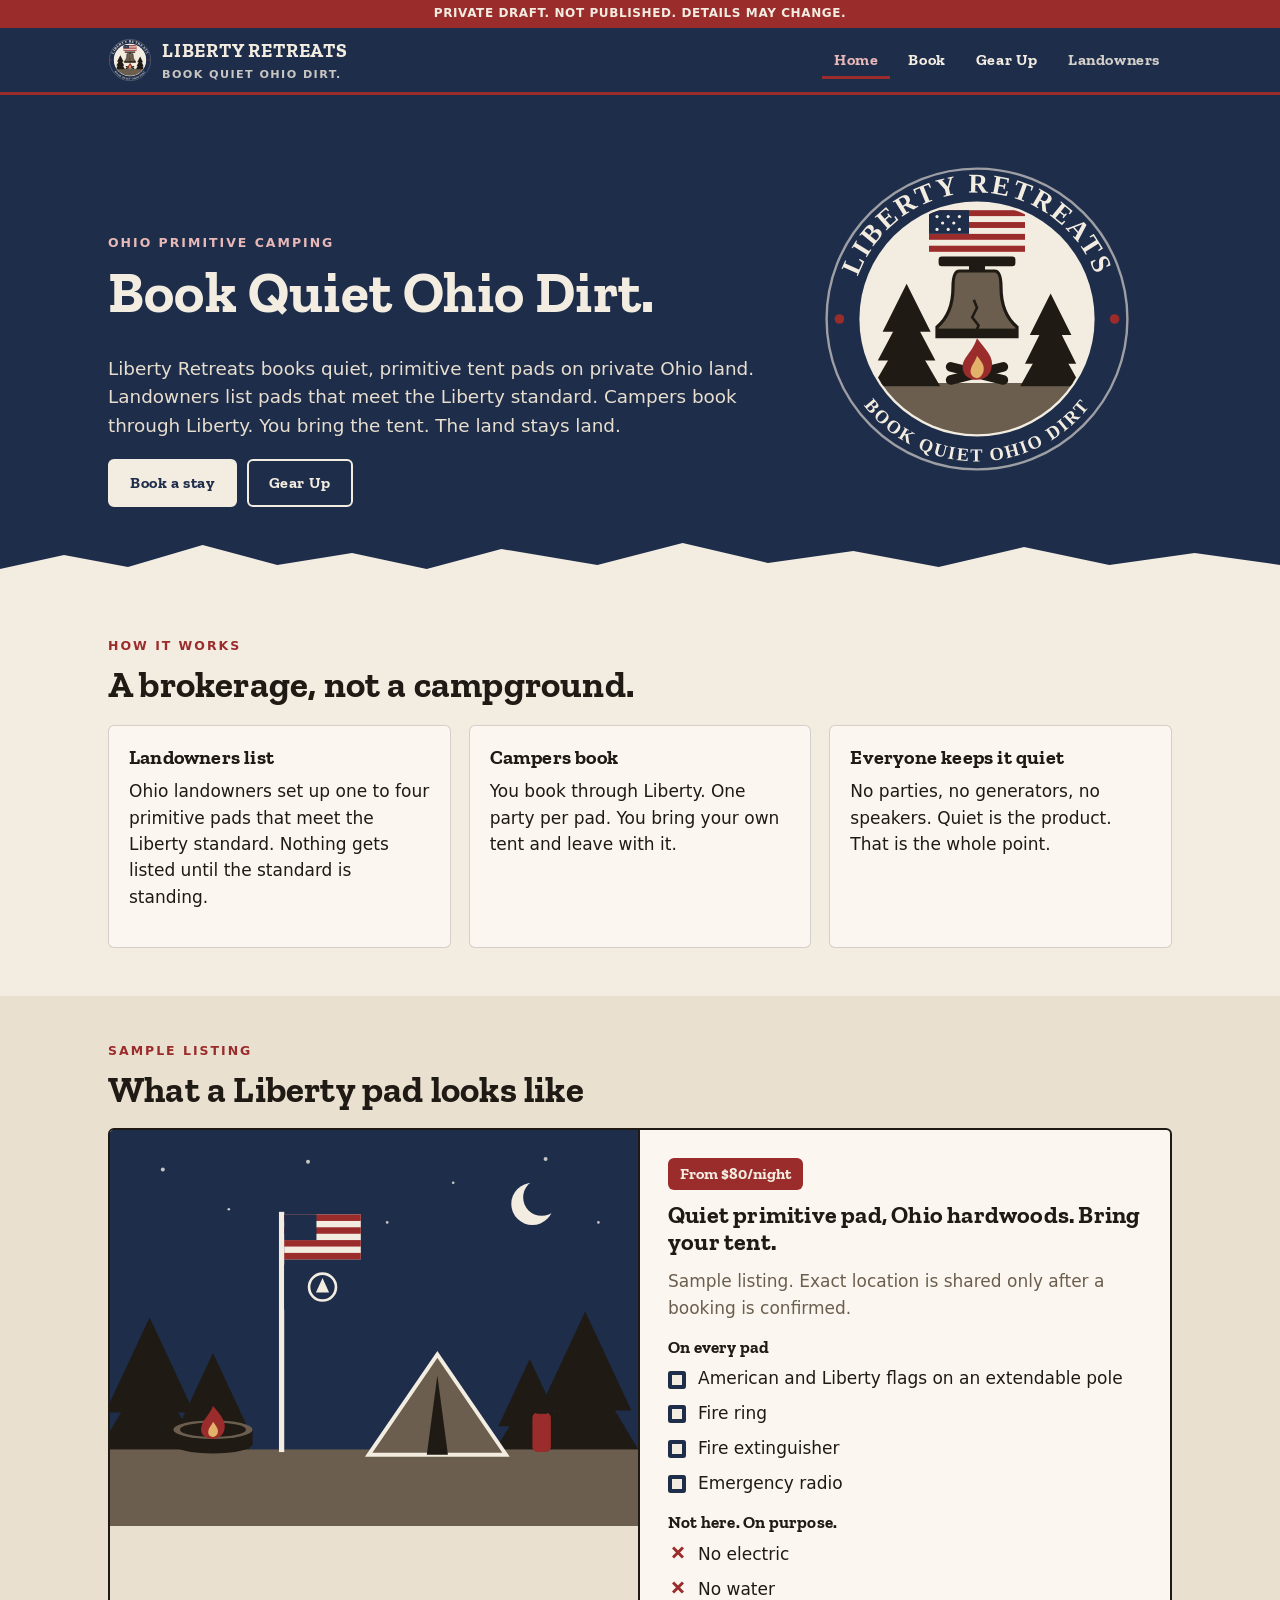
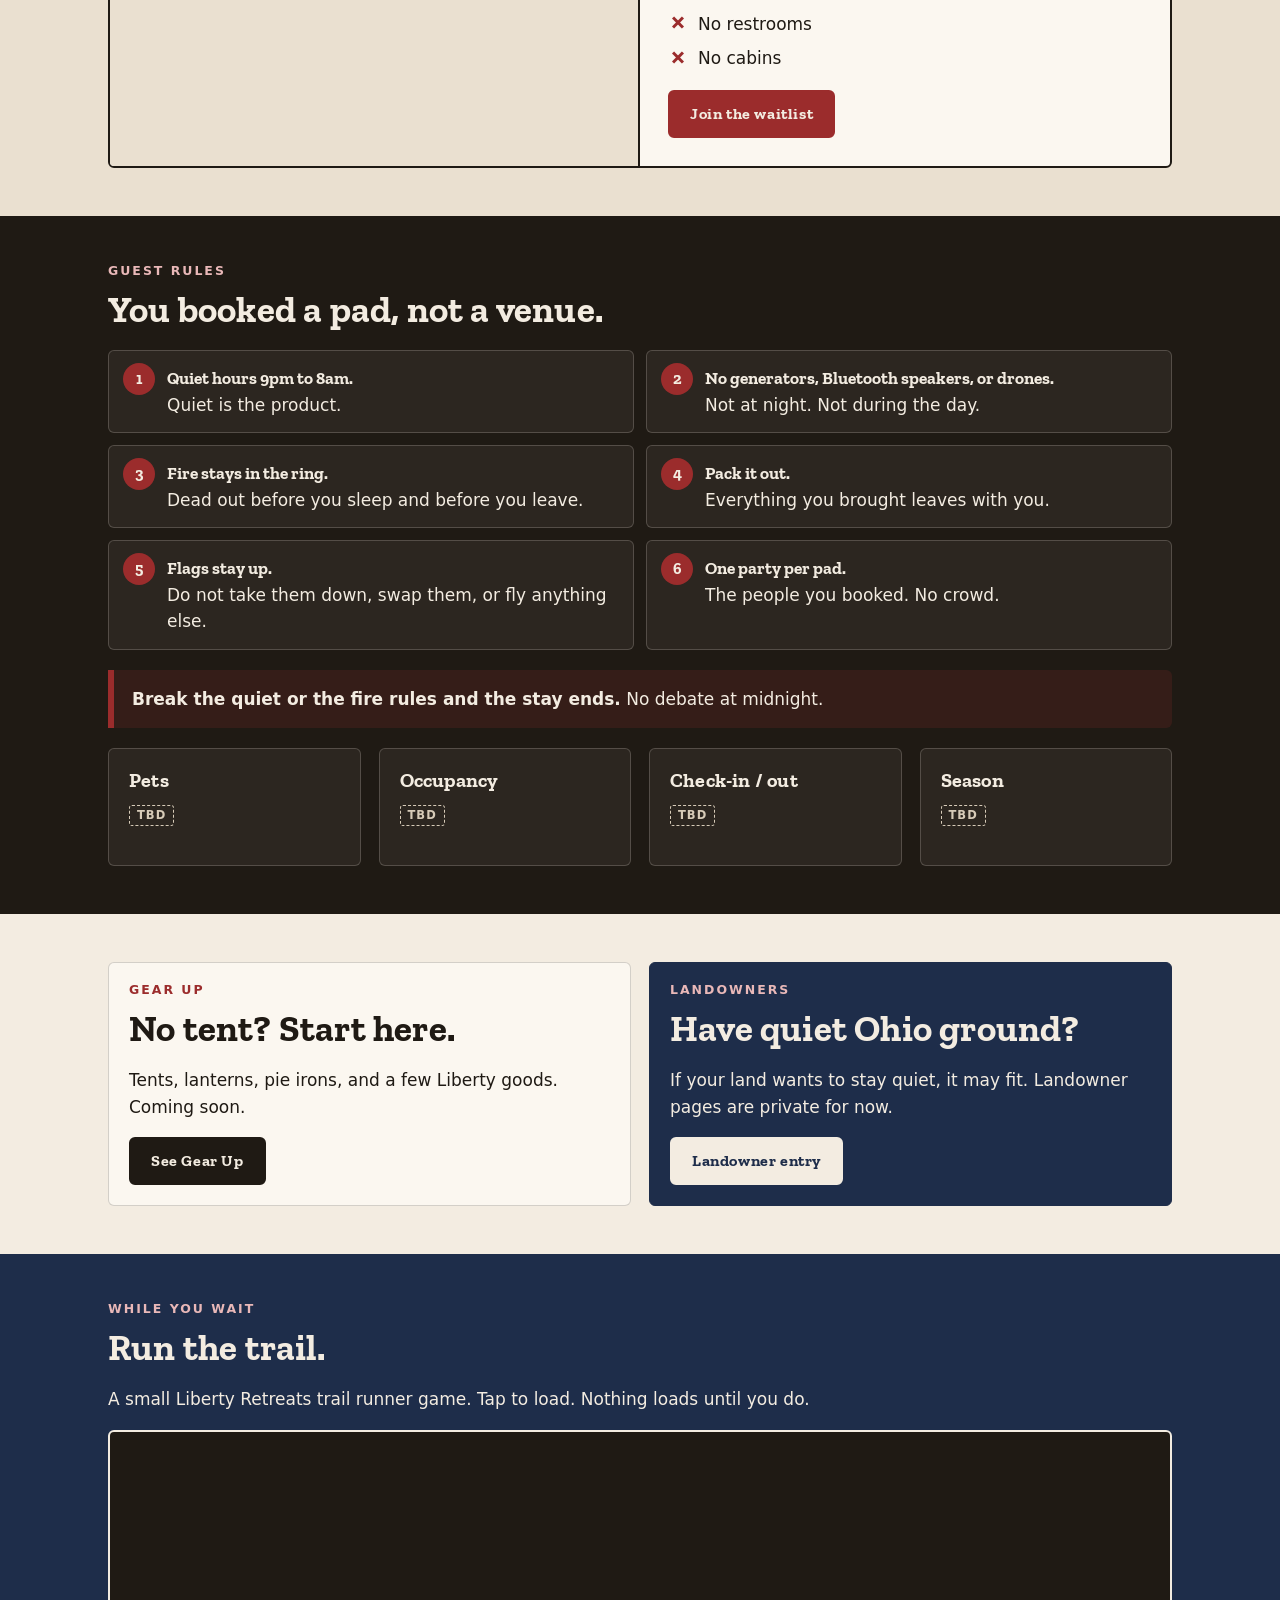
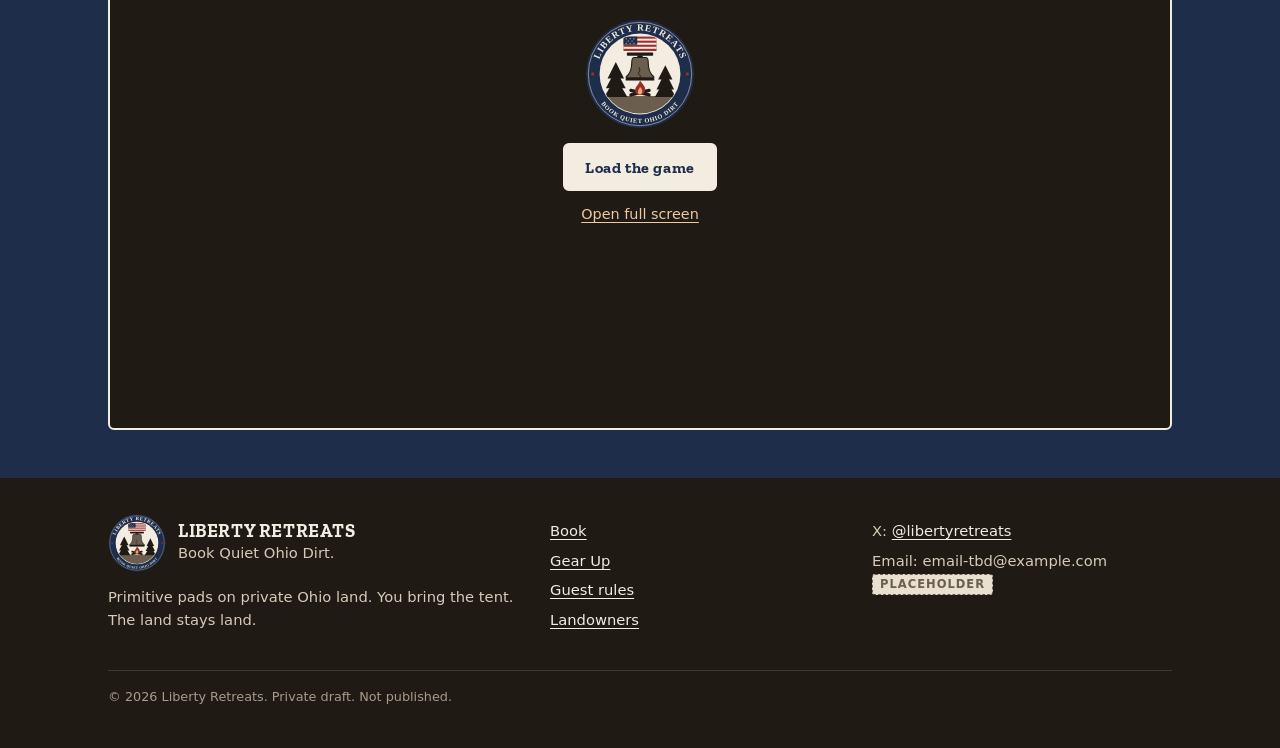
==== index.html @ 4fbf844f "Draft" ====
<!DOCTYPE html>
<html lang="en">
<head>
<meta charset="utf-8">
<meta name="viewport" content="width=device-width, initial-scale=1, viewport-fit=cover">
<title>Liberty Retreats | Book Quiet Ohio Dirt.</title>
<meta name="description" content="Primitive, quiet camping on private Ohio land. Landowners list pads that meet the Liberty standard. Campers book through Liberty.">
<!-- PRIVATE DRAFT: keep out of search engines until Randall okays launch -->
<meta name="robots" content="noindex, nofollow">
<meta name="theme-color" content="#1E2D4A">
<meta name="format-detection" content="telephone=no">
<link rel="icon" type="image/svg+xml" href="assets/img/badge.svg">
<link rel="apple-touch-icon" href="assets/img/badge.svg">
<link rel="stylesheet" href="assets/css/site.css">
<script src="assets/js/config.js"></script>
</head>
<body data-page="index">
<a class="skip" href="#main">Skip to content</a>
<header class="site-head">
  <div class="wrap head-row">
    <a class="brand" href="index.html" aria-label="Liberty Retreats home">
      <img src="assets/img/badge.svg" alt="" width="44" height="44">
      <span><b>Liberty Retreats</b><small>Book Quiet Ohio Dirt.</small></span>
    </a>
    <button class="nav-toggle" type="button" aria-expanded="false" aria-controls="site-nav">Menu</button>
    <nav id="site-nav" aria-label="Main">
      <a href="index.html" aria-current="page">Home</a><a href="book.html">Book</a><a href="gear.html">Gear Up</a><a href="hosts.html" class="nav-land">Landowners</a>
    </nav>
  </div>
</header>

<main id="main">
<section class="hero">
  <div class="wrap hero-grid">
    <div>
      <p class="eyebrow">Ohio primitive camping</p>
      <h1>Book Quiet Ohio Dirt.</h1>
      <p class="lede">Liberty Retreats books quiet, primitive tent pads on private Ohio land. Landowners list pads that meet the Liberty standard. Campers book through Liberty. You bring the tent. The land stays land.</p>
      <div class="btn-row">
        <a class="btn light" href="book.html">Book a stay</a>
        <a class="btn ghost" style="color:#F3ECE1;border-color:#F3ECE1" href="gear.html">Gear Up</a>
      </div>
    </div>
    <img class="hero-badge" src="assets/img/badge.svg" alt="Liberty Retreats badge" width="320" height="320">
  </div>
  <svg class="ridge" viewBox="0 0 1200 56" preserveAspectRatio="none" aria-hidden="true"><path d="M0 56 L0 34 L60 20 L120 32 L190 10 L260 30 L330 18 L400 34 L470 14 L560 30 L640 8 L720 28 L800 16 L880 32 L960 12 L1040 30 L1120 18 L1200 30 L1200 56Z" fill="#F3ECE1"/></svg>
</section>

<section class="section">
  <div class="wrap">
    <p class="eyebrow">How it works</p>
    <h2>A brokerage, not a campground.</h2>
    <div class="grid three" style="margin-top:20px">
      <div class="card"><h3>Landowners list</h3><p>Ohio landowners set up one to four primitive pads that meet the Liberty standard. Nothing gets listed until the standard is standing.</p></div>
      <div class="card"><h3>Campers book</h3><p>You book through Liberty. One party per pad. You bring your own tent and leave with it.</p></div>
      <div class="card"><h3>Everyone keeps it quiet</h3><p>No parties, no generators, no speakers. Quiet is the product. That is the whole point.</p></div>
    </div>
  </div>
</section>

<section class="section alt" id="listing">
  <div class="wrap">
    <p class="eyebrow">Sample listing</p>
    <h2>What a Liberty pad looks like</h2>
    <article class="listing" style="margin-top:18px">
      <div class="listing-art"><svg viewBox="0 0 400 300" role="img" aria-label="Primitive pad at night with flags, fire ring, tent and extinguisher (placeholder art)"><rect width="400" height="300" fill="#1E2D4A"/><rect width="400" height="300" fill="#1E2D4A"/>
<g fill="#F3ECE1" opacity=".8"><circle cx="40" cy="30" r="1.5"/><circle cx="90" cy="60" r="1"/><circle cx="150" cy="24" r="1.5"/><circle cx="260" cy="40" r="1"/><circle cx="330" cy="22" r="1.5"/><circle cx="370" cy="70" r="1"/><circle cx="210" cy="70" r="1"/></g>
<circle cx="320" cy="56" r="16" fill="#F3ECE1"/><circle cx="327" cy="51" r="14" fill="#1E2D4A"/>
<polygon points="30,142.0 -3.6000000000000014,214.0 63.6,214.0" fill="#1F1A14"/><polygon points="30,178.0 -13.199999999999996,250 73.19999999999999,250" fill="#1F1A14"/><polygon points="78,169.0 52.8,223.0 103.2,223.0" fill="#1F1A14"/><polygon points="78,196.0 45.6,250 110.4,250" fill="#1F1A14"/><polygon points="360,137.5 325.0,212.5 395.0,212.5" fill="#1F1A14"/><polygon points="360,175.0 315.0,250 405.0,250" fill="#1F1A14"/><polygon points="318,173.5 294.2,224.5 341.8,224.5" fill="#1F1A14"/><polygon points="318,199.0 287.4,250 348.6,250" fill="#1F1A14"/>
<rect y="242" width="400" height="58" fill="#6B5E4E"/>
<rect x="128" y="62" width="4" height="182" fill="#F3ECE1"/><rect x="132" y="64" width="58" height="34" fill="#F3ECE1"/><rect x="132" y="64.0" width="58" height="4.9" fill="#9B2C2C"/><rect x="132" y="73.7" width="58" height="4.9" fill="#9B2C2C"/><rect x="132" y="83.4" width="58" height="4.9" fill="#9B2C2C"/><rect x="132" y="93.1" width="58" height="4.9" fill="#9B2C2C"/><rect x="132" y="64" width="24.4" height="19.4" fill="#1E2D4A"/><rect x="132" y="102" width="58" height="34" fill="#1E2D4A"/><circle cx="161.0" cy="119.0" r="10.2" fill="none" stroke="#F3ECE1" stroke-width="2"/><polygon points="161.0,112.2 166.0,123.08 156.0,123.08" fill="#F3ECE1"/>
<polygon points="196,246 248,170 300,246" fill="#6B5E4E" stroke="#F3ECE1" stroke-width="3"/><polygon points="240,246 248,186 256,246" fill="#1F1A14"/>
<g transform="translate(78 234) scale(.5)"><ellipse cx="0" cy="8" rx="60" ry="14" fill="#1F1A14"/><rect x="-60" y="-14" width="120" height="22" fill="#1F1A14"/><ellipse cx="0" cy="-14" rx="60" ry="14" fill="#6B5E4E"/><ellipse cx="0" cy="-14" rx="50" ry="11" fill="#1F1A14"/><path d="M0 -50 c14 16 22 26 16 40 c-4 8 -12 10 -16 10 c-8 0 -18 -4 -18 -14 c0 -14 12 -20 18 -36z" fill="#9B2C2C"/><path d="M0 -26 c6 8 9 12 7 18 c-2 4 -5 5 -7 5 c-4 0 -8 -3 -7 -8 c0 -6 5 -9 7 -15z" fill="#E2B26A"/></g>
<rect x="320" y="214" width="14" height="30" rx="4" fill="#9B2C2C"/><rect x="323" y="206" width="8" height="9" fill="#1F1A14"/></svg></div>
      <div class="listing-body">
        <p class="price-tag price-only" hidden>From <span data-price="night"></span>/night</p>
        <h3 style="font-size:1.5rem">Quiet primitive pad, Ohio hardwoods. Bring your tent.</h3>
        <p class="muted">Sample listing. Exact location is shared only after a booking is confirmed.</p>
        <h4>On every pad</h4>
        <ul class="checks">
          <li>American and Liberty flags on an extendable pole</li>
          <li>Fire ring</li>
          <li>Fire extinguisher</li>
          <li>Emergency radio</li>
        </ul>
        <h4>Not here. On purpose.</h4>
        <ul class="nots">
          <li>No electric</li>
          <li>No water</li>
          <li>No restrooms</li>
          <li>No cabins</li>
        </ul>
        <div class="btn-row"><a class="btn brick" href="book.html">Join the waitlist</a></div>
      </div>
    </article>
  </div>
</section>

<section class="section dark" id="rules">
  <div class="wrap">
    <p class="eyebrow">Guest rules</p>
    <h2>You booked a pad, not a venue.</h2>
    <ol class="rules" style="margin-top:20px">
      <li><strong>Quiet hours 9pm to 8am.</strong><br>Quiet is the product.</li>
      <li><strong>No generators, Bluetooth speakers, or drones.</strong><br>Not at night. Not during the day.</li>
      <li><strong>Fire stays in the ring.</strong><br>Dead out before you sleep and before you leave.</li>
      <li><strong>Pack it out.</strong><br>Everything you brought leaves with you.</li>
      <li><strong>Flags stay up.</strong><br>Do not take them down, swap them, or fly anything else.</li>
      <li><strong>One party per pad.</strong><br>The people you booked. No crowd.</li>
    </ol>
    <div class="callout"><strong>Break the quiet or the fire rules and the stay ends.</strong> No debate at midnight.</div>
    <div class="grid four" style="margin-top:20px">
      <div class="card"><h3>Pets</h3><p><span class="tbd">TBD</span></p></div>
      <div class="card"><h3>Occupancy</h3><p><span class="tbd">TBD</span></p></div>
      <div class="card"><h3>Check-in / out</h3><p><span class="tbd">TBD</span></p></div>
      <div class="card"><h3>Season</h3><p><span class="tbd">TBD</span></p></div>
    </div>
  </div>
</section>

<section class="section">
  <div class="wrap grid two" style="align-items:stretch">
    <div class="card">
      <p class="eyebrow">Gear Up</p>
      <h2>No tent? Start here.</h2>
      <p>Tents, lanterns, pie irons, and a few Liberty goods. Coming soon.</p>
      <a class="btn" href="gear.html">See Gear Up</a>
    </div>
    <div class="card" style="background:#1E2D4A;color:#F3ECE1;border-color:#1E2D4A">
      <p class="eyebrow" style="color:#E9B8B8">Landowners</p>
      <h2 style="color:#F3ECE1">Have quiet Ohio ground?</h2>
      <p>If your land wants to stay quiet, it may fit. Landowner pages are private for now.</p>
      <a class="btn light" href="hosts.html">Landowner entry</a>
    </div>
  </div>
</section>

<section class="section navy">
  <div class="wrap">
    <p class="eyebrow">While you wait</p>
    <h2>Run the trail.</h2>
    <p>A small Liberty Retreats trail runner game. Tap to load. Nothing loads until you do.</p>
    <div class="game-box" id="game-box">
      <div>
        <img src="assets/img/badge.svg" alt="" width="110" height="110" style="margin:0 auto 14px">
        <button class="btn light" id="load-game" type="button">Load the game</button>
        <p style="margin-top:12px;font-size:.9rem"><a href="play/index.html">Open full screen</a></p>
      </div>
    </div>
  </div>
</section>
</main>
<footer class="site-foot">
  <div class="wrap">
    <div class="foot-grid">
      <div>
        <div class="foot-brand">
          <img src="assets/img/badge.svg" alt="" width="58" height="58">
          <div><b>LIBERTY RETREATS</b>Book Quiet Ohio Dirt.</div>
        </div>
        <p style="margin-top:14px">Primitive pads on private Ohio land. You bring the tent. The land stays land.</p>
      </div>
      <div>
        <ul>
          <li><a href="book.html">Book</a></li>
          <li><a href="gear.html">Gear Up</a></li>
          <li><a href="index.html#rules">Guest rules</a></li>
          <li><a href="hosts.html">Landowners</a></li>
        </ul>
      </div>
      <div>
        <ul>
          <li>X: <a data-x-link href="https://x.com/libertyretreats" target="_blank" rel="noopener">@libertyretreats</a></li>
          <li>Email: <span data-contact-email>Email coming soon</span> <span class="tbd">Placeholder</span></li>
        </ul>
      </div>
    </div>
    <p class="foot-legal">&copy; <span data-year>2026</span> Liberty Retreats. Private draft. Not published.</p>
  </div>
</footer>
<script src="assets/js/site.js"></script>
</body>
</html>
---- assets/css/site.css ----
/* Liberty Retreats. Shared styles. Mobile first. */
@font-face{font-family:"Zilla Slab LR";src:url("../fonts/zillaslab-semibold.woff") format("woff");font-weight:600;font-display:swap}
@font-face{font-family:"Zilla Slab LR";src:url("../fonts/zillaslab-bold.woff") format("woff");font-weight:700;font-display:swap}

:root{
  --parch:#F3ECE1;--bark:#1F1A14;--brick:#9B2C2C;--navy:#1E2D4A;--khaki:#6B5E4E;
  --parch-2:#EAE0D0;--line:rgba(31,26,20,.18);
  --slab:"Zilla Slab LR",Rockwell,"Roboto Slab",Georgia,serif;
  --sans:system-ui,-apple-system,BlinkMacSystemFont,"Segoe UI",Roboto,Helvetica,Arial,sans-serif;
  --wrap:1100px;--r:6px;
}
*,*::before,*::after{box-sizing:border-box}
html{-webkit-text-size-adjust:100%;text-size-adjust:100%;scroll-behavior:smooth}
body{margin:0;background:var(--parch);color:var(--bark);font:17px/1.55 var(--sans);-webkit-tap-highlight-color:rgba(155,44,44,.15)}
img,svg{max-width:100%;display:block}
a{color:var(--brick);text-underline-offset:3px}
a:hover{color:var(--navy)}
h1,h2,h3,h4{font-family:var(--slab);font-weight:700;line-height:1.12;margin:0 0 .5em;color:var(--bark);letter-spacing:.2px}
h1{font-size:clamp(2.1rem,8vw,3.6rem)}
h2{font-size:clamp(1.6rem,5.5vw,2.3rem)}
h3{font-size:1.25rem}
p{margin:0 0 1em}
ul{padding-left:1.2em;margin:0 0 1em}
li{margin:.25em 0}
:focus-visible{outline:3px solid var(--brick);outline-offset:2px}
.wrap{max-width:var(--wrap);margin:0 auto;padding:0 max(18px,env(safe-area-inset-left)) 0 max(18px,env(safe-area-inset-right))}
.skip{position:absolute;left:-9999px}
.skip:focus{left:12px;top:12px;background:var(--bark);color:var(--parch);padding:8px 12px;z-index:99}
.draft-strip{background:var(--brick);color:var(--parch);text-align:center;font:600 12px/1.3 var(--sans);letter-spacing:.6px;text-transform:uppercase;padding:6px 10px}

/* Header */
.site-head{background:var(--navy);color:var(--parch);position:sticky;top:0;z-index:20;border-bottom:3px solid var(--brick)}
.head-row{display:flex;align-items:center;justify-content:space-between;min-height:64px;gap:12px}
.brand{display:flex;align-items:center;gap:10px;color:var(--parch);text-decoration:none}
.brand img{width:44px;height:44px}
.brand b{font:700 1.2rem/1 var(--slab);letter-spacing:.8px;text-transform:uppercase}
.brand small{display:block;font:600 .7rem/1.2 var(--sans);letter-spacing:1.4px;text-transform:uppercase;opacity:.8;margin-top:3px}
.nav-toggle{appearance:none;background:transparent;border:2px solid rgba(243,236,225,.55);color:var(--parch);border-radius:var(--r);font:700 .85rem var(--sans);letter-spacing:1px;text-transform:uppercase;padding:9px 12px;min-height:44px;cursor:pointer}
#site-nav{display:none;position:absolute;left:0;right:0;top:100%;background:var(--navy);border-bottom:3px solid var(--brick);padding:6px 18px 14px}
#site-nav.open{display:block}
#site-nav a{display:block;color:var(--parch);text-decoration:none;font:700 1.05rem var(--slab);letter-spacing:.6px;padding:12px 2px;border-bottom:1px solid rgba(243,236,225,.14)}
#site-nav a[aria-current="page"]{color:#E9B8B8}
#site-nav a.nav-land{color:var(--parch);opacity:.85}
@media (min-width:860px){
  .nav-toggle{display:none}
  #site-nav{display:flex!important;position:static;padding:0;border:0;gap:6px;background:none}
  #site-nav a{border:0;padding:10px 12px;border-radius:var(--r);font-size:1rem}
  #site-nav a:hover{background:rgba(243,236,225,.1)}
  #site-nav a[aria-current="page"]{box-shadow:inset 0 -3px 0 var(--brick);border-radius:0}
}

/* Buttons */
.btn{display:inline-flex;align-items:center;justify-content:center;gap:8px;min-height:48px;padding:12px 20px;border-radius:var(--r);border:2px solid var(--bark);background:var(--bark);color:var(--parch);font:700 1rem/1.1 var(--slab);letter-spacing:.6px;text-decoration:none;cursor:pointer;text-align:center}
.btn:hover{background:var(--brick);border-color:var(--brick);color:var(--parch)}
.btn.brick{background:var(--brick);border-color:var(--brick)}
.btn.brick:hover{background:var(--navy);border-color:var(--navy)}
.btn.ghost{background:transparent;color:var(--bark)}
.btn.ghost:hover{background:var(--bark);color:var(--parch)}
.btn.light{background:var(--parch);color:var(--navy);border-color:var(--parch)}
.btn.light:hover{background:transparent;color:var(--parch)}
.btn[disabled],.btn.soon{background:var(--parch-2);color:var(--khaki);border:2px dashed var(--khaki);cursor:not-allowed}
.btn-row{display:flex;flex-wrap:wrap;gap:10px;margin-top:18px}
.btn-row .btn{flex:1 1 160px}
@media (min-width:700px){.btn-row .btn{flex:0 0 auto}}

/* Sections */
.section{padding:48px 0}
.section.tight{padding:32px 0}
.section.alt{background:var(--parch-2)}
.section.dark{background:var(--bark);color:var(--parch)}
.section.dark h2,.section.dark h3{color:var(--parch)}
.section.navy{background:var(--navy);color:var(--parch)}
.section.navy h2,.section.navy h3{color:var(--parch)}
.section.dark a,.section.navy a{color:#F0C9A0}
.eyebrow{font:700 .78rem/1.2 var(--sans);letter-spacing:2px;text-transform:uppercase;color:var(--brick);margin:0 0 10px}
.dark .eyebrow,.navy .eyebrow,.hero .eyebrow{color:#E9B8B8}
.lede{font-size:1.15rem;max-width:42em}
.muted{color:var(--khaki)}
.rule{height:0;border:0;border-top:2px solid var(--bark);width:64px;margin:18px 0}
.grid{display:grid;gap:18px}
@media (min-width:700px){.grid.two{grid-template-columns:1fr 1fr}.grid.three{grid-template-columns:repeat(3,1fr)}}
@media (min-width:1000px){.grid.four{grid-template-columns:repeat(4,1fr)}}
@media (min-width:600px) and (max-width:999px){.grid.four{grid-template-columns:repeat(2,1fr)}}
.card{background:#FBF7F0;border:1px solid var(--line);border-radius:var(--r);padding:20px}
.dark .card,.navy .card{background:rgba(243,236,225,.06);border-color:rgba(243,236,225,.2);color:var(--parch)}

/* Hero */
.hero{background:var(--navy);color:var(--parch);padding:40px 0 0;overflow:hidden;position:relative}
.hero h1{color:var(--parch)}
.hero .lede{color:#E7DECF}
.hero-grid{display:grid;gap:26px;align-items:end}
.hero-badge{width:min(190px,50vw);margin:0 auto -6px}
@media (min-width:860px){.hero{padding-top:64px}.hero-grid{grid-template-columns:1.25fr .75fr}.hero-badge{width:320px;margin-bottom:28px}}
.ridge{display:block;width:100%;height:56px;margin-top:28px}
.page-head{background:var(--navy);color:var(--parch);padding:36px 0 30px;border-bottom:6px solid var(--khaki)}
.page-head h1{color:var(--parch);margin-bottom:.3em}
.page-head p{color:#E7DECF;max-width:40em;margin:0}

/* Listing */
.listing{display:grid;gap:0;border:2px solid var(--bark);border-radius:var(--r);overflow:hidden;background:#FBF7F0}
.listing-art{background:var(--parch-2);border-bottom:2px solid var(--bark)}
.listing-body{padding:20px}
@media (min-width:860px){.listing{grid-template-columns:1fr 1fr}.listing-art{border-bottom:0;border-right:2px solid var(--bark)}.listing-body{padding:28px}}
.price-tag{display:inline-block;background:var(--brick);color:var(--parch);font:700 1rem/1 var(--slab);padding:8px 12px;border-radius:var(--r);margin:0 0 12px}
.checks{list-style:none;padding:0}
.checks li{padding-left:30px;position:relative;margin:.5em 0}
.checks li::before{content:"";position:absolute;left:0;top:.3em;width:18px;height:18px;border-radius:3px;background:var(--navy);box-shadow:inset 0 0 0 4px var(--navy),inset 0 0 0 9px var(--parch)}
.nots{list-style:none;padding:0}
.nots li{padding-left:30px;position:relative;margin:.5em 0}
.nots li::before{content:"";position:absolute;left:3px;top:.62em;width:14px;height:3px;background:var(--brick);transform:rotate(45deg)}
.nots li::after{content:"";position:absolute;left:3px;top:.62em;width:14px;height:3px;background:var(--brick);transform:rotate(-45deg)}
.dark .checks li::before,.navy .checks li::before{background:var(--parch);box-shadow:inset 0 0 0 4px var(--parch),inset 0 0 0 9px var(--bark)}
.tbd{display:inline-block;font:700 .72rem/1 var(--sans);letter-spacing:1px;text-transform:uppercase;background:var(--parch-2);border:1px dashed var(--khaki);color:var(--khaki);padding:4px 7px;border-radius:3px;vertical-align:middle}
.dark .tbd,.navy .tbd{background:transparent;color:#D7CBB8;border-color:#D7CBB8}

/* Rules */
.rules{counter-reset:r;list-style:none;padding:0;display:grid;gap:12px}
@media (min-width:700px){.rules{grid-template-columns:1fr 1fr}}
.rules li{counter-increment:r;position:relative;padding:14px 14px 14px 58px;background:rgba(243,236,225,.06);border:1px solid rgba(243,236,225,.2);border-radius:var(--r);margin:0}
.rules li::before{content:counter(r);position:absolute;left:14px;top:12px;width:32px;height:32px;border-radius:50%;background:var(--brick);color:var(--parch);font:700 1rem/32px var(--slab);text-align:center}
.rules strong{font-family:var(--slab);font-size:1.08rem}
.callout{border-left:6px solid var(--brick);background:#FBF7F0;padding:16px 18px;border-radius:0 var(--r) var(--r) 0;margin:20px 0}
.dark .callout{background:rgba(155,44,44,.18);color:var(--parch)}

/* Forms */
form{margin:0}
.form{display:grid;gap:16px;background:#FBF7F0;border:2px solid var(--bark);border-radius:var(--r);padding:20px}
@media (min-width:700px){.form{grid-template-columns:1fr 1fr;padding:28px}.form .full{grid-column:1/-1}}
.field{display:flex;flex-direction:column;gap:6px}
.field label,.field legend{font:700 .95rem/1.2 var(--sans)}
.field .hint{font-size:.85rem;color:var(--khaki);margin:0}
.req{color:var(--brick)}
input[type=text],input[type=email],input[type=tel],input[type=number],input[type=password],select,textarea{font:16px/1.3 var(--sans);color:var(--bark);background:#fff;border:2px solid var(--khaki);border-radius:var(--r);padding:12px;min-height:48px;width:100%;-webkit-appearance:none;appearance:none}
select{background-image:linear-gradient(45deg,transparent 50%,var(--bark) 50%),linear-gradient(135deg,var(--bark) 50%,transparent 50%);background-position:calc(100% - 20px) 50%,calc(100% - 14px) 50%;background-size:6px 6px;background-repeat:no-repeat;padding-right:36px}
textarea{min-height:110px;resize:vertical}
input:focus,select:focus,textarea:focus{border-color:var(--navy);outline:3px solid rgba(30,45,74,.25);outline-offset:0}
[aria-invalid="true"]{border-color:var(--brick)!important;background:#FFF6F5}
input[type=file]{font:15px var(--sans);padding:10px;border:2px dashed var(--khaki);border-radius:var(--r);background:#fff;width:100%}
fieldset{border:0;padding:0;margin:0}
.radios{display:flex;gap:10px;flex-wrap:wrap}
.radios label{display:flex;align-items:center;gap:8px;border:2px solid var(--khaki);border-radius:var(--r);padding:10px 14px;min-height:46px;font-weight:600;background:#fff;cursor:pointer}
.radios input{width:20px;height:20px;accent-color:var(--brick);margin:0}
.check-row{display:flex;gap:10px;align-items:flex-start;font-size:.95rem}
.check-row input{width:22px;height:22px;margin-top:2px;accent-color:var(--brick);flex:0 0 auto}
.field-error{color:var(--brick);font:700 .85rem/1.3 var(--sans);margin:0}
.field-error:empty{display:none}
.confirm{border:2px solid var(--navy);background:var(--navy);color:var(--parch);border-radius:var(--r);padding:24px}
.confirm h3{color:var(--parch)}
.fine{font-size:.88rem;color:var(--khaki);max-width:52em}
.fine strong{color:var(--bark)}

/* Calendly slot */
.cal-slot{border:3px dashed var(--khaki);border-radius:var(--r);padding:28px 20px;text-align:center;background:repeating-linear-gradient(-45deg,#FBF7F0 0 14px,#F5EEE3 14px 28px)}
.cal-slot h3{margin-bottom:.3em}
.cal-slot code{font-size:.8rem;background:var(--parch-2);padding:2px 6px;border-radius:3px}
.cal-slot.live{padding:0;border-style:solid}
.calendly-frame{width:100%;height:720px;border:0;display:block}
.price-board{display:grid;gap:10px;margin:0;padding:0;list-style:none}
.price-board li{display:flex;justify-content:space-between;align-items:baseline;gap:12px;border-bottom:1px dashed var(--khaki);padding:10px 0;margin:0}
.price-board b{font:700 1.4rem var(--slab);color:var(--brick)}

/* Products */
.products{display:grid;gap:18px;grid-template-columns:1fr}
@media (min-width:560px){.products{grid-template-columns:1fr 1fr}}
@media (min-width:1000px){.products{grid-template-columns:repeat(3,1fr)}}
.product{display:flex;flex-direction:column;background:#FBF7F0;border:2px solid var(--bark);border-radius:var(--r);overflow:hidden}
.product .art{background:var(--parch-2);border-bottom:2px solid var(--bark);aspect-ratio:4/3;display:flex;align-items:center;justify-content:center}
.product .art svg{width:100%;height:100%}
.product .body{padding:16px 18px 18px;display:flex;flex-direction:column;flex:1}
.product h3{margin-bottom:.25em}
.product p{font-size:.95rem;margin-bottom:.8em}
.product .btn{margin-top:auto;width:100%}
.tag{display:inline-block;font:700 .7rem/1 var(--sans);letter-spacing:1.2px;text-transform:uppercase;color:var(--navy);border:1.5px solid var(--navy);padding:4px 7px;border-radius:3px;margin-bottom:10px;align-self:flex-start}
.tag.brick{color:var(--brick);border-color:var(--brick)}

/* Gate */
.gate{max-width:480px;margin:0 auto}
.gate .form{grid-template-columns:1fr}
.gate-note{font-size:.85rem;color:var(--khaki)}
.host-bar{background:var(--khaki);color:var(--parch);font:600 .85rem var(--sans);padding:8px 0}
.host-bar .wrap{display:flex;justify-content:space-between;align-items:center;gap:10px;flex-wrap:wrap}
.host-bar button{background:transparent;color:var(--parch);border:1.5px solid var(--parch);border-radius:4px;font:700 .8rem var(--sans);padding:6px 10px;min-height:36px;cursor:pointer}
.steps{list-style:none;padding:0;counter-reset:s;display:grid;gap:12px}
@media (min-width:860px){.steps{grid-template-columns:repeat(4,1fr)}}
.steps li{counter-increment:s;background:#FBF7F0;border:1px solid var(--line);border-top:5px solid var(--navy);border-radius:var(--r);padding:16px;margin:0}
.steps li::before{content:"Step " counter(s);display:block;font:700 .75rem var(--sans);letter-spacing:1.5px;text-transform:uppercase;color:var(--brick);margin-bottom:6px}
.dl{display:flex;gap:14px;align-items:center;background:#FBF7F0;border:2px solid var(--bark);border-radius:var(--r);padding:16px;text-decoration:none;color:var(--bark)}
.dl:hover{background:var(--bark);color:var(--parch)}
.dl svg{width:40px;height:48px;flex:0 0 auto}
.dl b{font:700 1.05rem var(--slab);display:block}
.dl span{font-size:.85rem}
.warn{border:2px solid var(--brick);background:#FFF6F5;border-radius:var(--r);padding:16px 18px}
.warn h3{color:var(--brick)}

/* Game */
.game-box{position:relative;width:100%;border:2px solid var(--parch);border-radius:var(--r);overflow:hidden;height:min(68vh,520px);min-height:320px;background:var(--bark);display:flex;align-items:center;justify-content:center;text-align:center;padding:20px}
@media (min-width:860px){.game-box{height:auto;aspect-ratio:16/10;max-height:600px}}
.game-frame{position:absolute;inset:0;width:100%;height:100%;border:0}

/* Footer */
.site-foot{background:var(--bark);color:#D7CBB8;padding:36px 0 calc(28px + env(safe-area-inset-bottom));font-size:.92rem}
.site-foot a{color:var(--parch)}
.foot-grid{display:grid;gap:22px}
@media (min-width:760px){.foot-grid{grid-template-columns:1.4fr 1fr 1fr}}
.foot-brand{display:flex;gap:12px;align-items:center}
.foot-brand img{width:58px;height:58px}
.foot-brand b{font:700 1.15rem var(--slab);color:var(--parch);display:block;letter-spacing:.6px}
.site-foot ul{list-style:none;padding:0;margin:0}
.site-foot li{margin:.45em 0}
.foot-legal{border-top:1px solid rgba(243,236,225,.15);margin-top:24px;padding-top:16px;font-size:.8rem;color:#A99C88}
[hidden]{display:none!important}
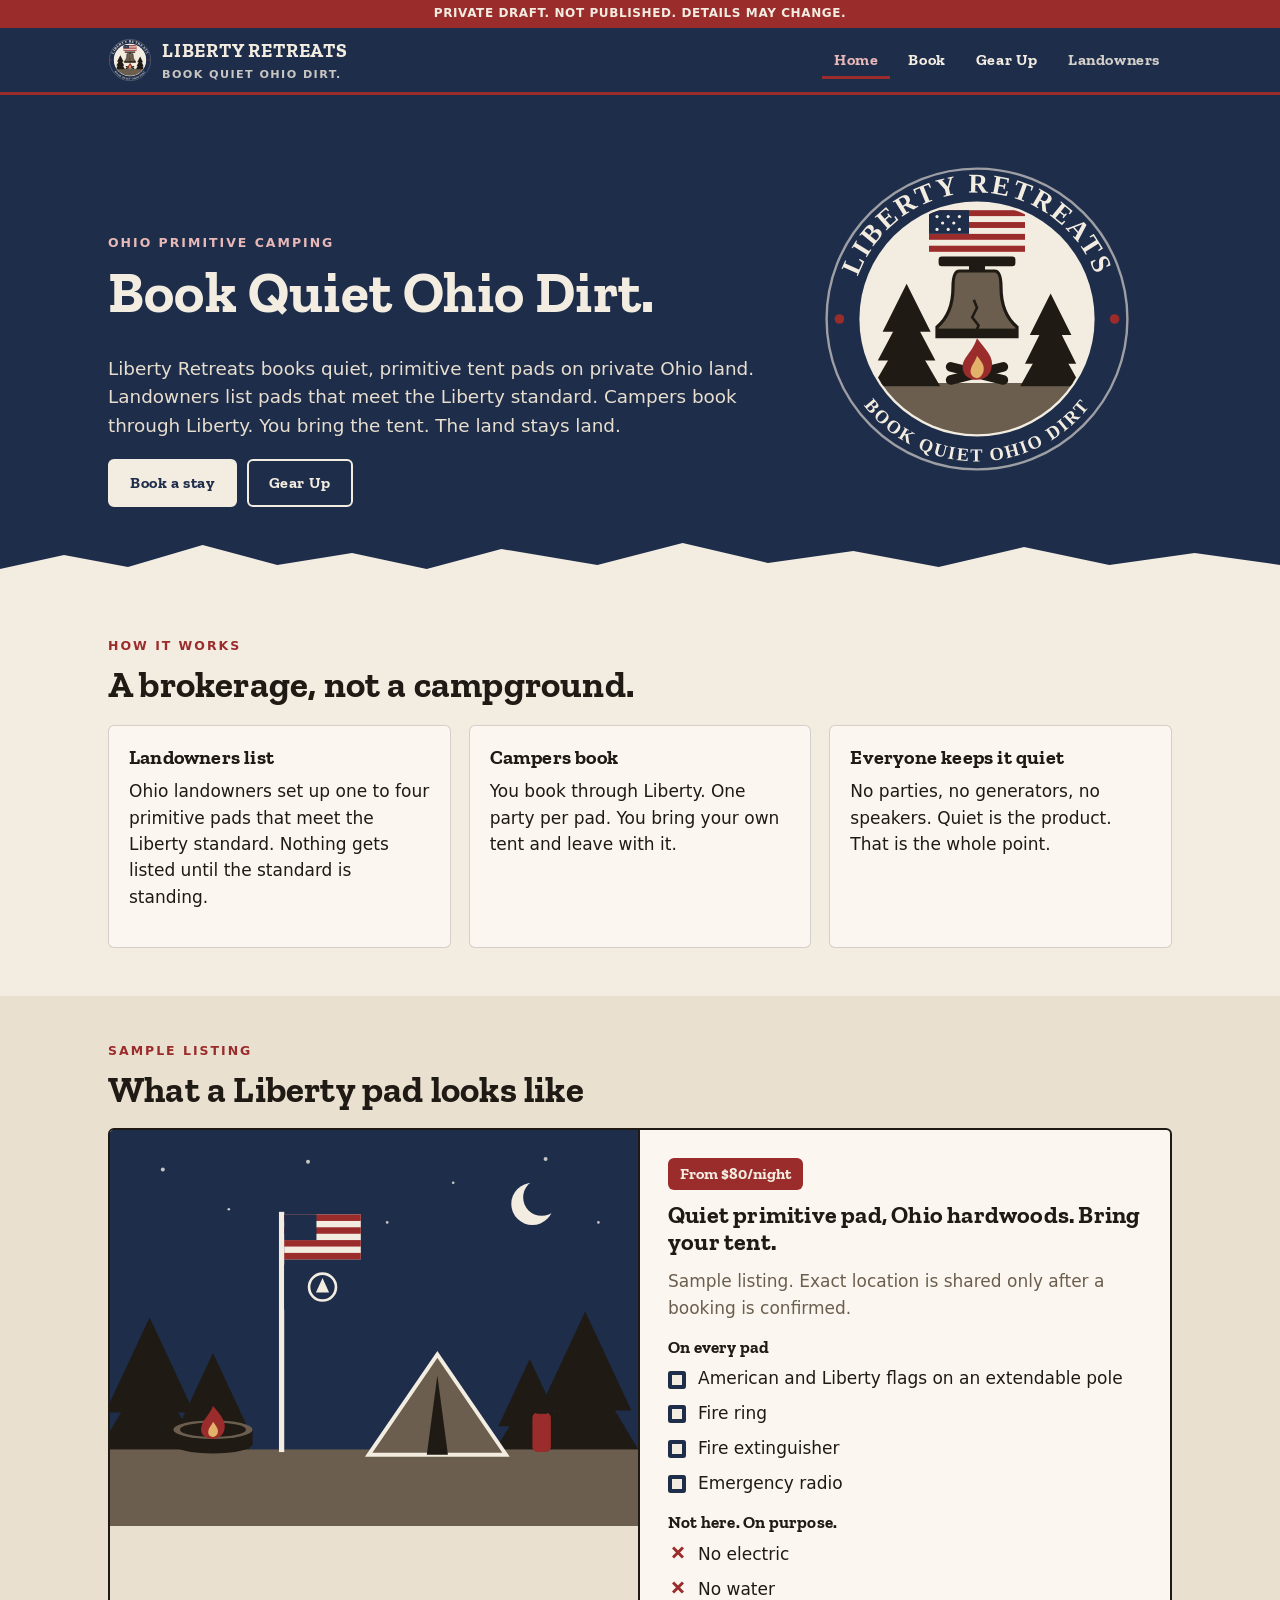
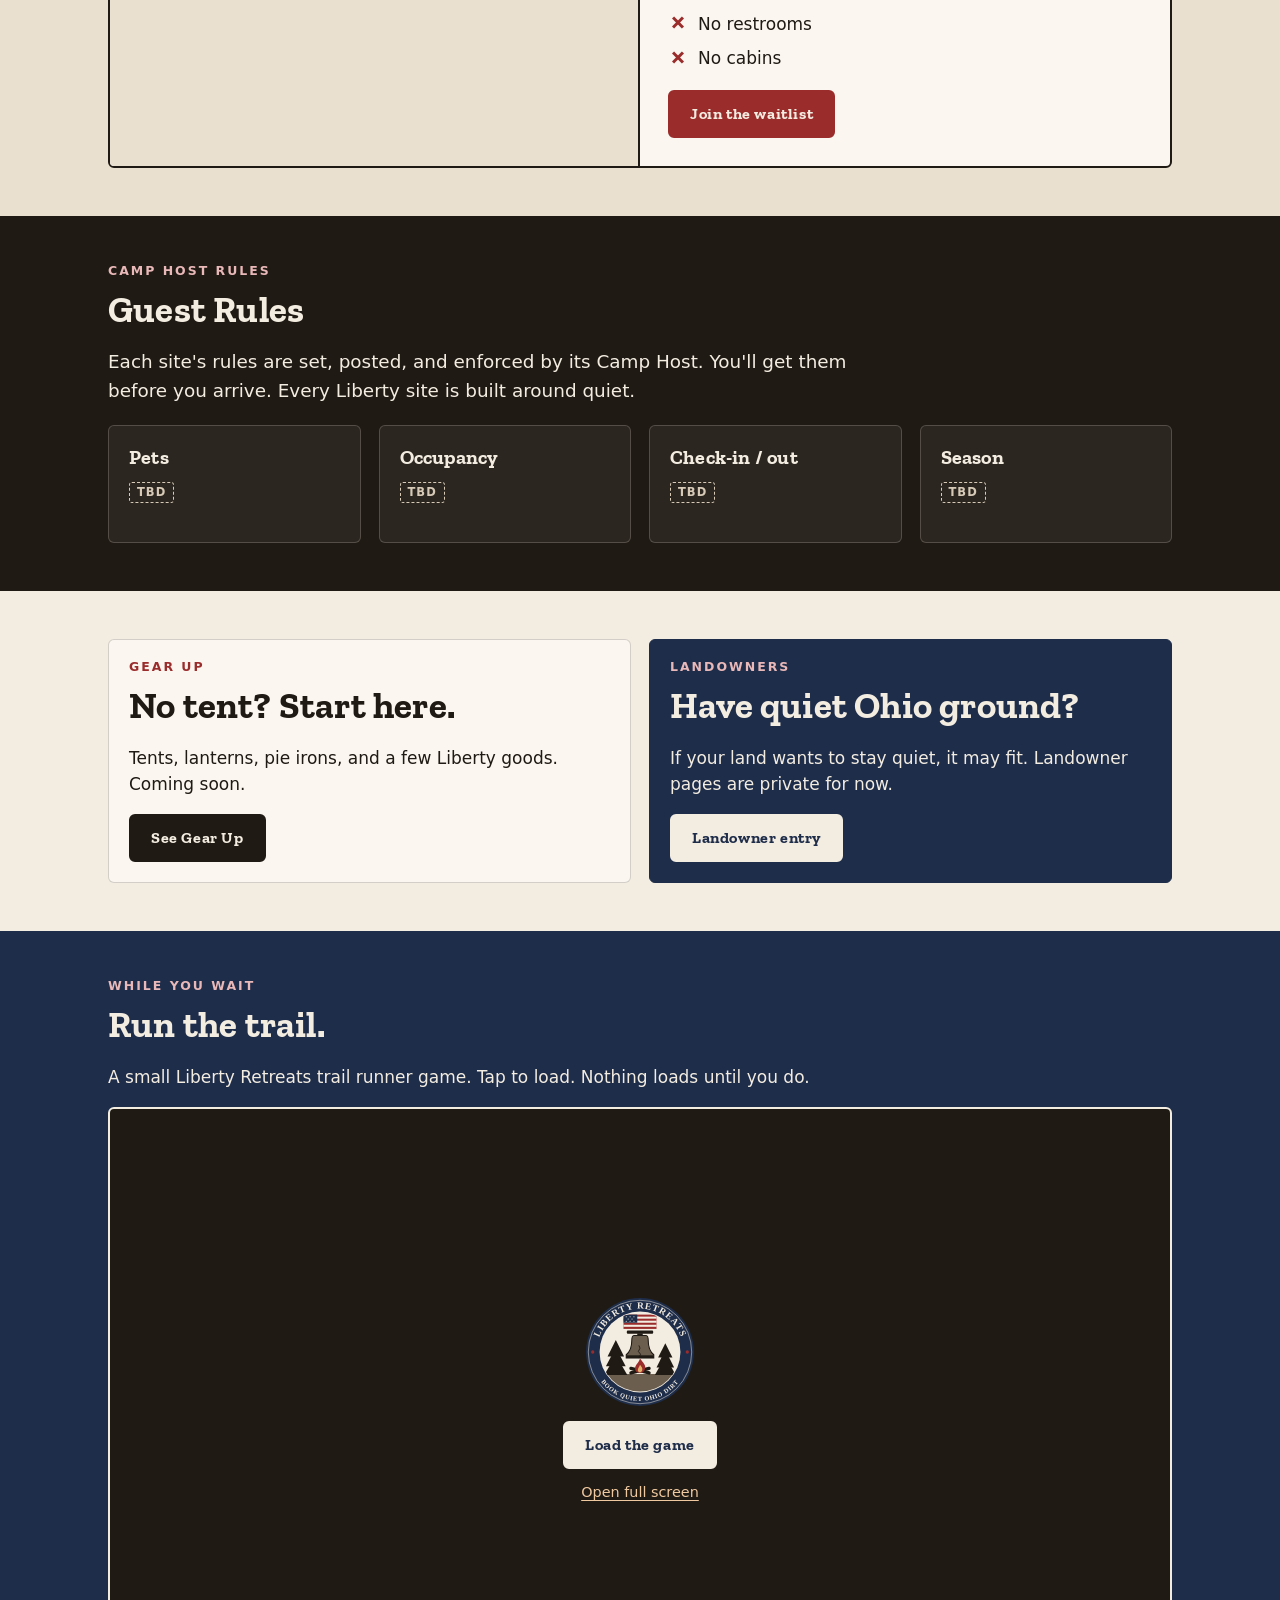
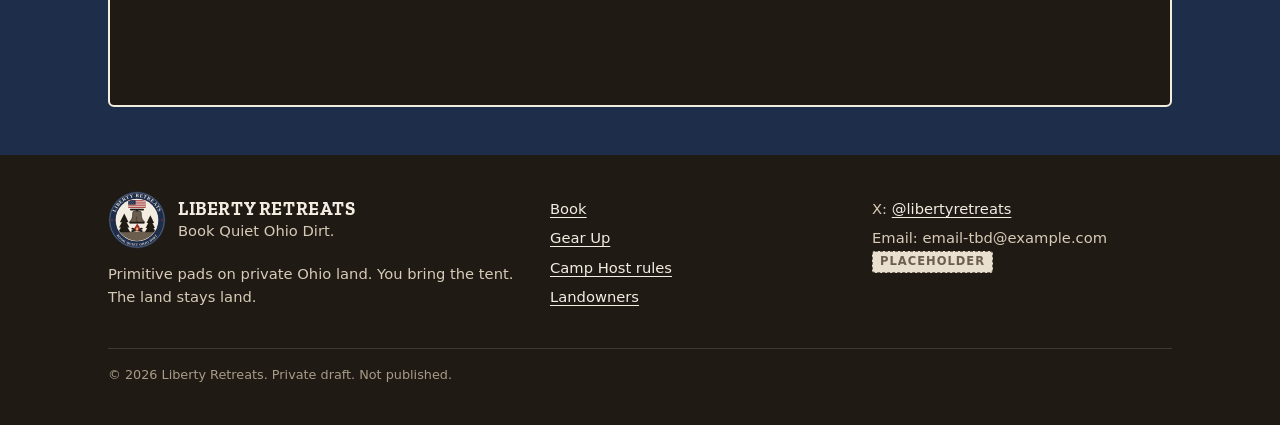
==== commit 464d7c8a: "Camp Host rules copy, demo password, sample booking" ====
--- a/index.html
+++ b/index.html
@@ -98,17 +98,9 @@
 
 <section class="section dark" id="rules">
   <div class="wrap">
-    <p class="eyebrow">Guest rules</p>
-    <h2>You booked a pad, not a venue.</h2>
-    <ol class="rules" style="margin-top:20px">
-      <li><strong>Quiet hours 9pm to 8am.</strong><br>Quiet is the product.</li>
-      <li><strong>No generators, Bluetooth speakers, or drones.</strong><br>Not at night. Not during the day.</li>
-      <li><strong>Fire stays in the ring.</strong><br>Dead out before you sleep and before you leave.</li>
-      <li><strong>Pack it out.</strong><br>Everything you brought leaves with you.</li>
-      <li><strong>Flags stay up.</strong><br>Do not take them down, swap them, or fly anything else.</li>
-      <li><strong>One party per pad.</strong><br>The people you booked. No crowd.</li>
-    </ol>
-    <div class="callout"><strong>Break the quiet or the fire rules and the stay ends.</strong> No debate at midnight.</div>
+    <p class="eyebrow">Camp Host rules</p>
+    <h2>Guest Rules</h2>
+    <p class="lede" style="margin-top:12px">Each site's rules are set, posted, and enforced by its Camp Host. You'll get them before you arrive. Every Liberty site is built around quiet.</p>
     <div class="grid four" style="margin-top:20px">
       <div class="card"><h3>Pets</h3><p><span class="tbd">TBD</span></p></div>
       <div class="card"><h3>Occupancy</h3><p><span class="tbd">TBD</span></p></div>
@@ -164,7 +156,7 @@
         <ul>
           <li><a href="book.html">Book</a></li>
           <li><a href="gear.html">Gear Up</a></li>
-          <li><a href="index.html#rules">Guest rules</a></li>
+          <li><a href="index.html#rules">Camp Host rules</a></li>
           <li><a href="hosts.html">Landowners</a></li>
         </ul>
       </div>
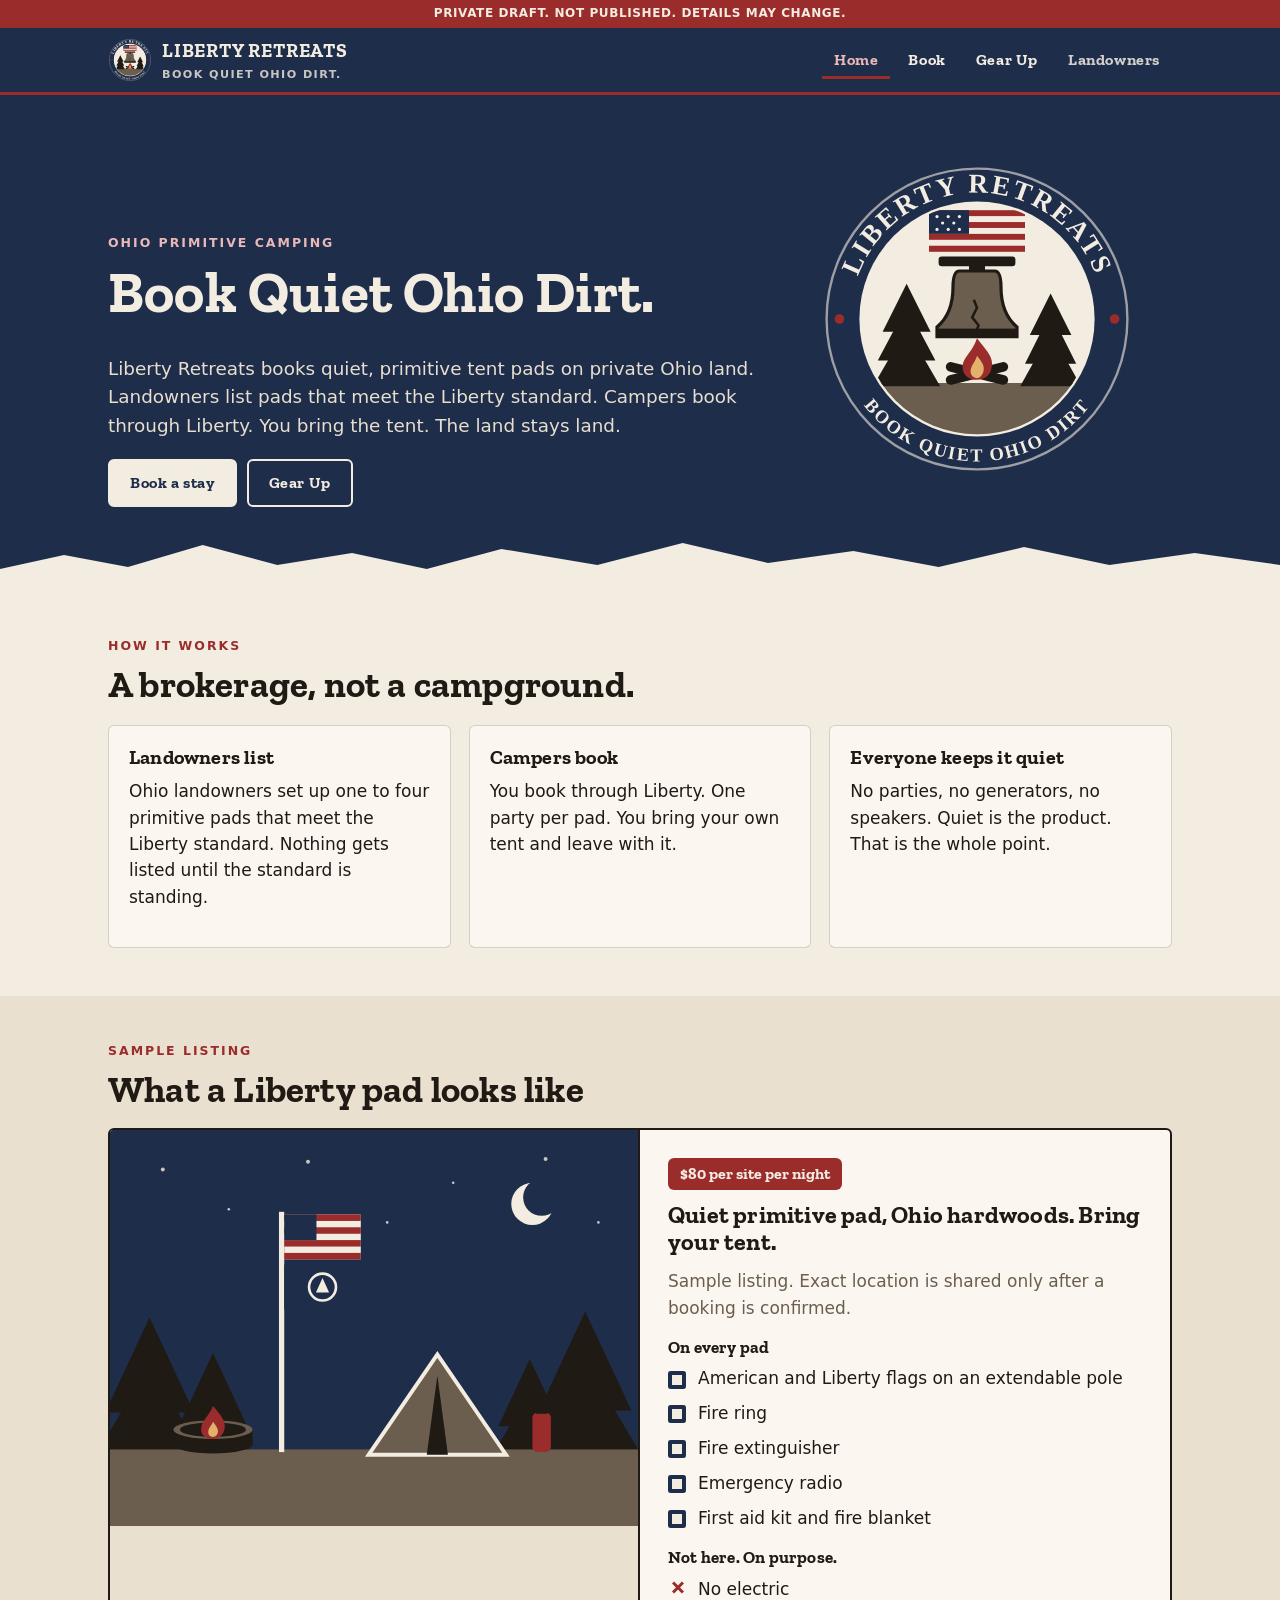
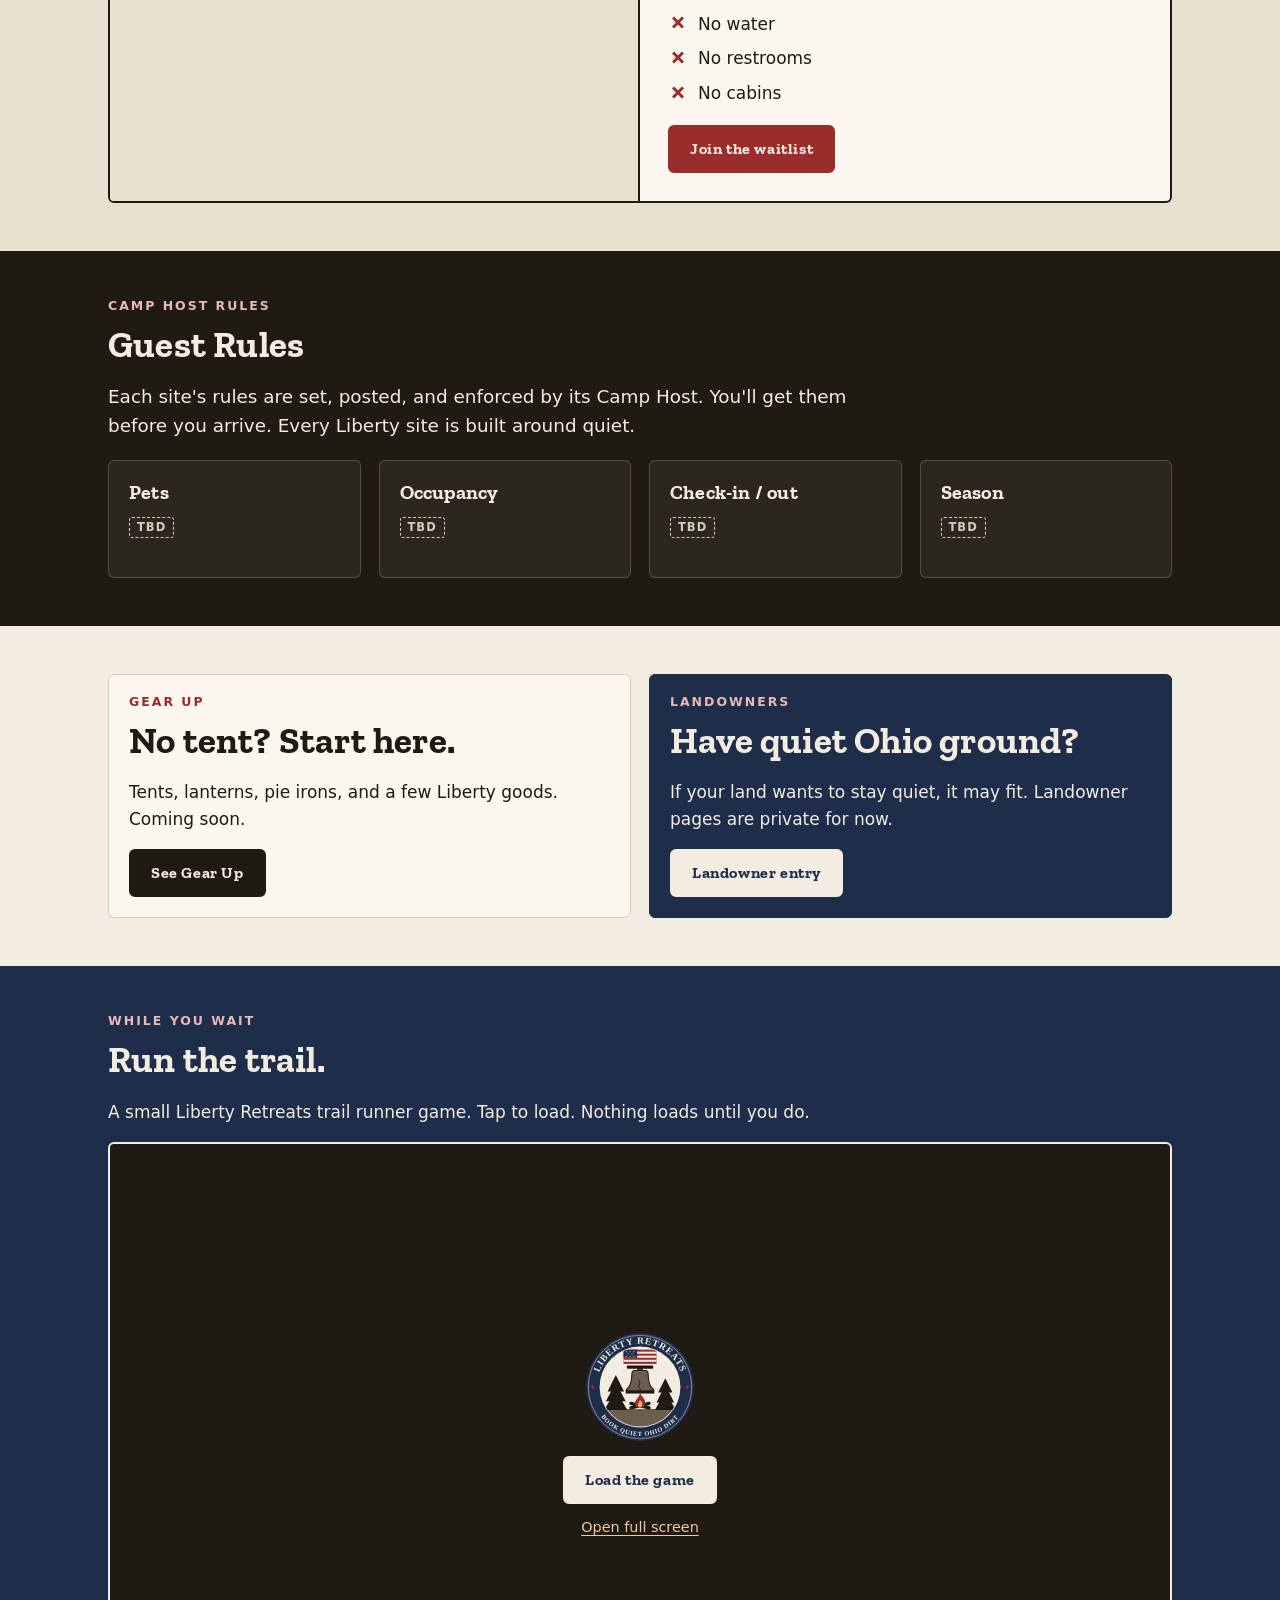
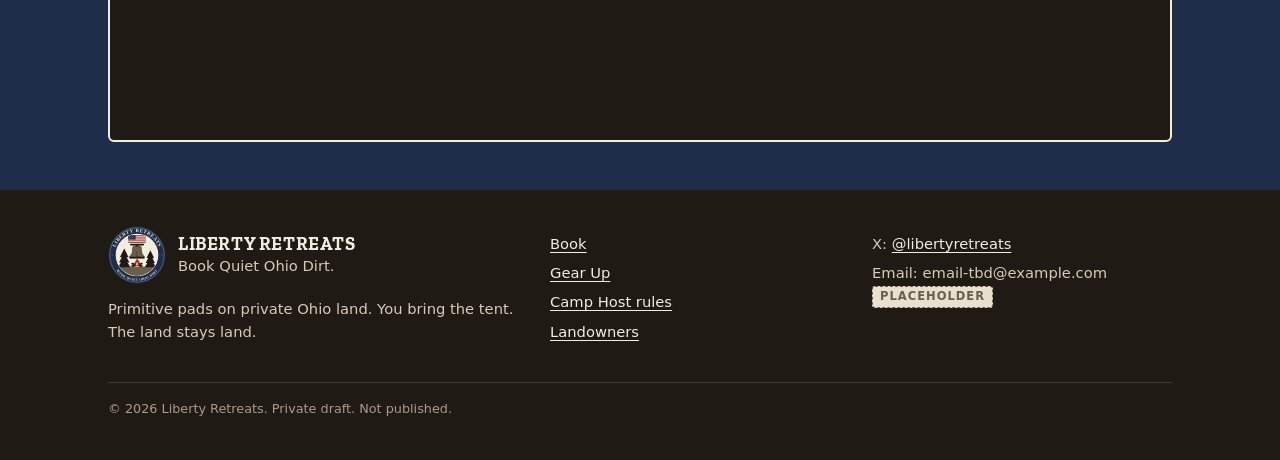
==== commit 1fc89a7c: "Per-site pricing, 4 sample sites with test booking, Amazon affiliate Gear Up, Camp Host store" ====
--- a/index.html
+++ b/index.html
@@ -73,7 +73,7 @@
 <g transform="translate(78 234) scale(.5)"><ellipse cx="0" cy="8" rx="60" ry="14" fill="#1F1A14"/><rect x="-60" y="-14" width="120" height="22" fill="#1F1A14"/><ellipse cx="0" cy="-14" rx="60" ry="14" fill="#6B5E4E"/><ellipse cx="0" cy="-14" rx="50" ry="11" fill="#1F1A14"/><path d="M0 -50 c14 16 22 26 16 40 c-4 8 -12 10 -16 10 c-8 0 -18 -4 -18 -14 c0 -14 12 -20 18 -36z" fill="#9B2C2C"/><path d="M0 -26 c6 8 9 12 7 18 c-2 4 -5 5 -7 5 c-4 0 -8 -3 -7 -8 c0 -6 5 -9 7 -15z" fill="#E2B26A"/></g>
 <rect x="320" y="214" width="14" height="30" rx="4" fill="#9B2C2C"/><rect x="323" y="206" width="8" height="9" fill="#1F1A14"/></svg></div>
       <div class="listing-body">
-        <p class="price-tag price-only" hidden>From <span data-price="night"></span>/night</p>
+        <p class="price-tag price-only" hidden><span data-price="night"></span> per site per night</p>
         <h3 style="font-size:1.5rem">Quiet primitive pad, Ohio hardwoods. Bring your tent.</h3>
         <p class="muted">Sample listing. Exact location is shared only after a booking is confirmed.</p>
         <h4>On every pad</h4>
@@ -82,6 +82,7 @@
           <li>Fire ring</li>
           <li>Fire extinguisher</li>
           <li>Emergency radio</li>
+          <li>First aid kit and fire blanket</li>
         </ul>
         <h4>Not here. On purpose.</h4>
         <ul class="nots">
--- a/assets/css/site.css
+++ b/assets/css/site.css
@@ -209,3 +209,38 @@
 .site-foot li{margin:.45em 0}
 .foot-legal{border-top:1px solid rgba(243,236,225,.15);margin-top:24px;padding-top:16px;font-size:.8rem;color:#A99C88}
 [hidden]{display:none!important}
+
+/* v3: booking calendars, stores, test checkout */
+.test-flag{display:inline-block;background:#9B2C2C;color:#F3ECE1;font:700 .8rem/1 var(--sans);letter-spacing:1px;padding:6px 10px;border-radius:3px;text-transform:uppercase}
+.sites{display:grid;gap:18px;grid-template-columns:1fr}
+@media (min-width:640px){.sites{grid-template-columns:1fr 1fr}}
+@media (min-width:1100px){.sites{grid-template-columns:repeat(4,1fr)}}
+.site-card{display:flex;flex-direction:column;background:#FBF7F0;border:2px solid var(--bark);border-radius:var(--r);overflow:hidden}
+.site-card.active{outline:4px solid var(--brick)}
+.site-card .art{aspect-ratio:4/3;border-bottom:2px solid var(--bark)}
+.site-card .art svg{width:100%;height:100%;display:block}
+.site-card .body{padding:14px 16px 16px;display:flex;flex-direction:column;flex:1}
+.site-card .btn{margin-top:auto;width:100%}
+.cal-wrap{background:#FBF7F0;border:2px solid var(--bark);border-radius:var(--r);padding:16px;margin-top:20px}
+.cal-head{display:flex;align-items:center;justify-content:space-between;gap:8px;margin-bottom:10px}
+.cal-head button{min-height:44px;min-width:44px;border:2px solid var(--bark);background:#fff;border-radius:var(--r);font:700 1rem var(--sans);cursor:pointer}
+.cal-head h3{margin:0;font-size:1.15rem}
+.cal-grid{display:grid;grid-template-columns:repeat(7,1fr);gap:4px}
+.cal-grid .dow{font:700 .72rem var(--sans);text-align:center;color:var(--khaki);text-transform:uppercase}
+.cal-grid button{aspect-ratio:1/1;min-height:38px;border:1px solid var(--line);background:#fff;border-radius:4px;font:600 .95rem var(--sans);cursor:pointer;touch-action:manipulation;color:var(--bark)}
+.cal-grid button:disabled{cursor:not-allowed}
+.cal-grid button.past{opacity:.35}
+.cal-grid button.blocked{background:repeating-linear-gradient(45deg,#e4d8c6,#e4d8c6 4px,#d3c4ad 4px,#d3c4ad 8px);color:#8a7b68;text-decoration:line-through}
+.cal-grid button.inrange{background:#E9B8B8}
+.cal-grid button.sel{background:var(--brick);color:#F3ECE1;border-color:var(--brick)}
+.cal-legend{display:flex;flex-wrap:wrap;gap:12px;font-size:.85rem;margin-top:10px}
+.cal-legend i{display:inline-block;width:14px;height:14px;border-radius:3px;vertical-align:-2px;margin-right:5px;border:1px solid var(--line)}
+.summary{display:flex;flex-wrap:wrap;gap:10px;align-items:center;justify-content:space-between;margin-top:12px;font-weight:700}
+.cart{background:#FBF7F0;border:2px solid var(--bark);border-radius:var(--r);padding:16px;margin-top:20px}
+.cart ul{list-style:none;padding:0;margin:0 0 10px}
+.cart li{display:flex;justify-content:space-between;align-items:center;gap:10px;padding:8px 0;border-bottom:1px solid var(--line)}
+.qty{display:flex;align-items:center;gap:6px}
+.qty button{min-width:40px;min-height:40px;border:2px solid var(--bark);background:#fff;border-radius:var(--r);font:700 1.1rem var(--sans);cursor:pointer}
+.disclosure{border:2px dashed var(--brick);padding:12px 14px;border-radius:var(--r);background:#FBF7F0;font-size:.95rem}
+.confirm h2,.confirm .price-board span,.confirm .price-board b{color:var(--parch)}
+#cal-section,#checkout-section,#confirm-section,#store-checkout,#store-done,#cart{scroll-margin-top:90px}
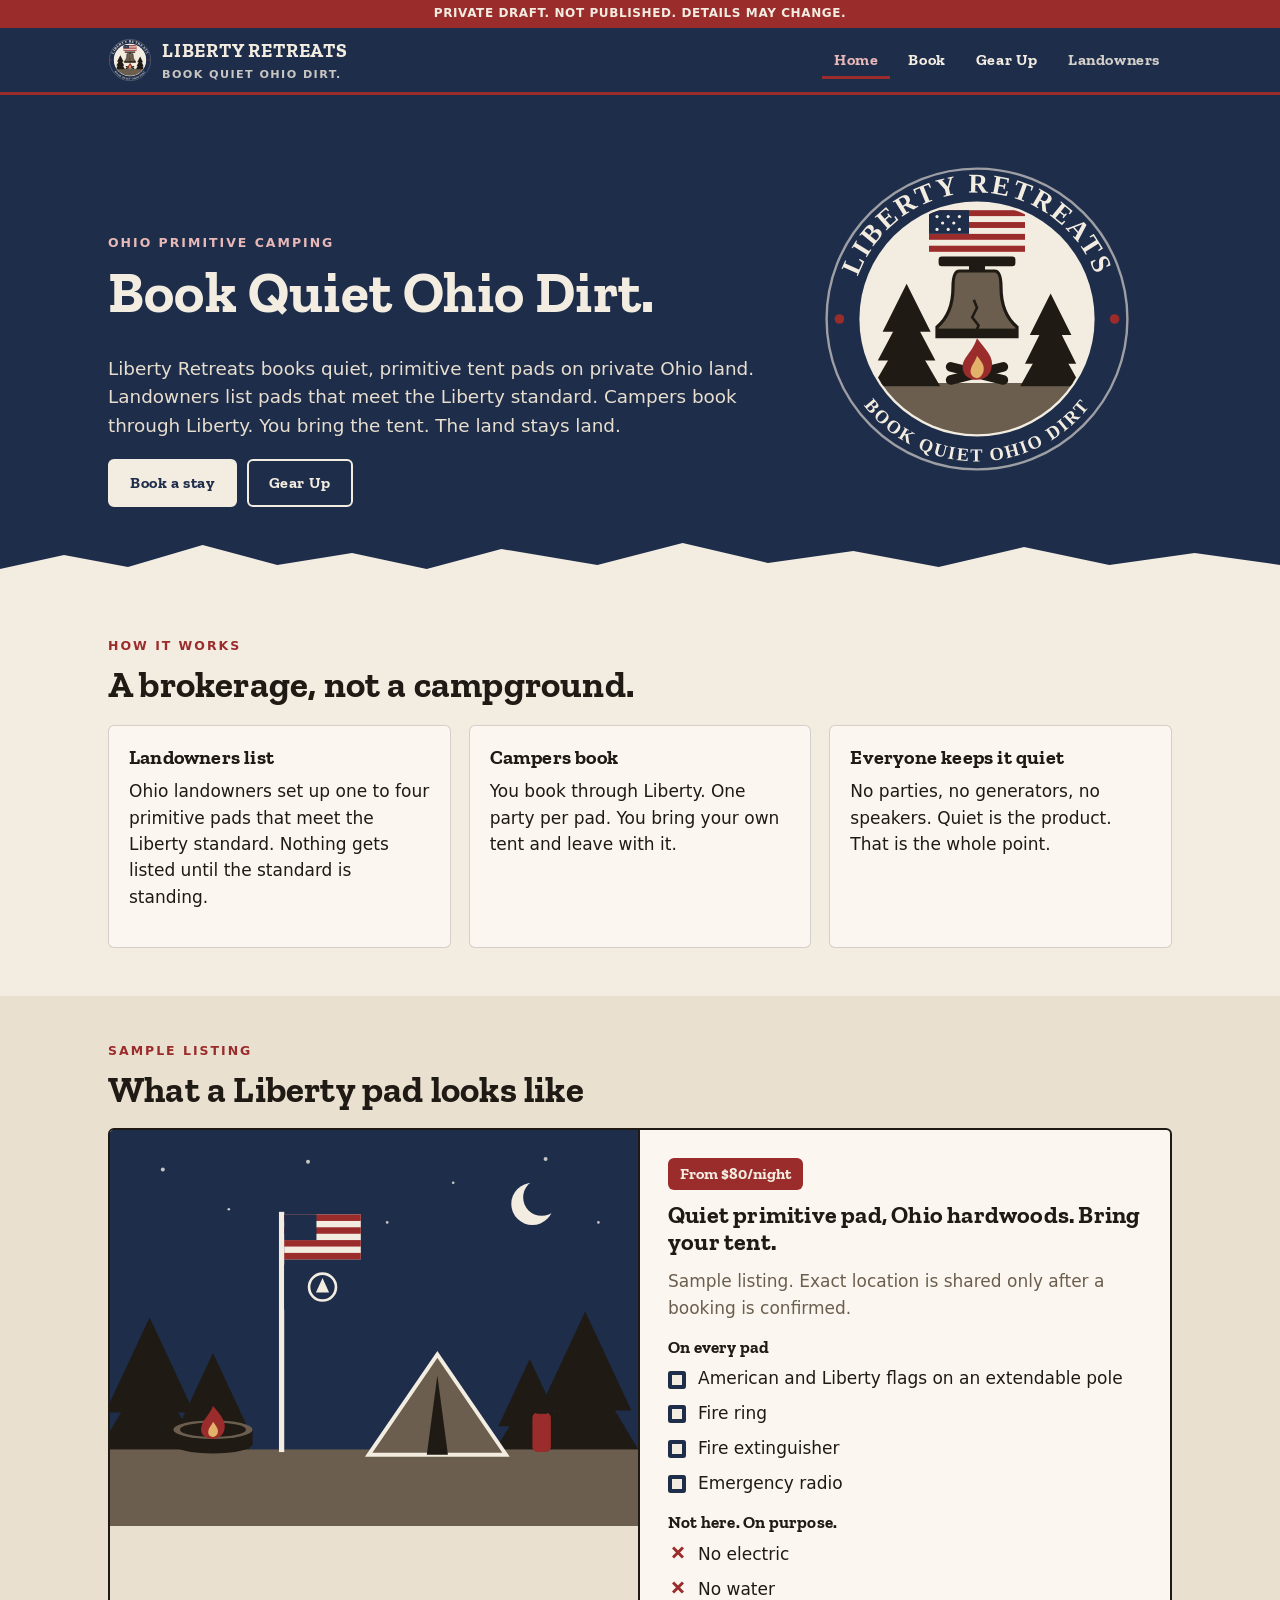
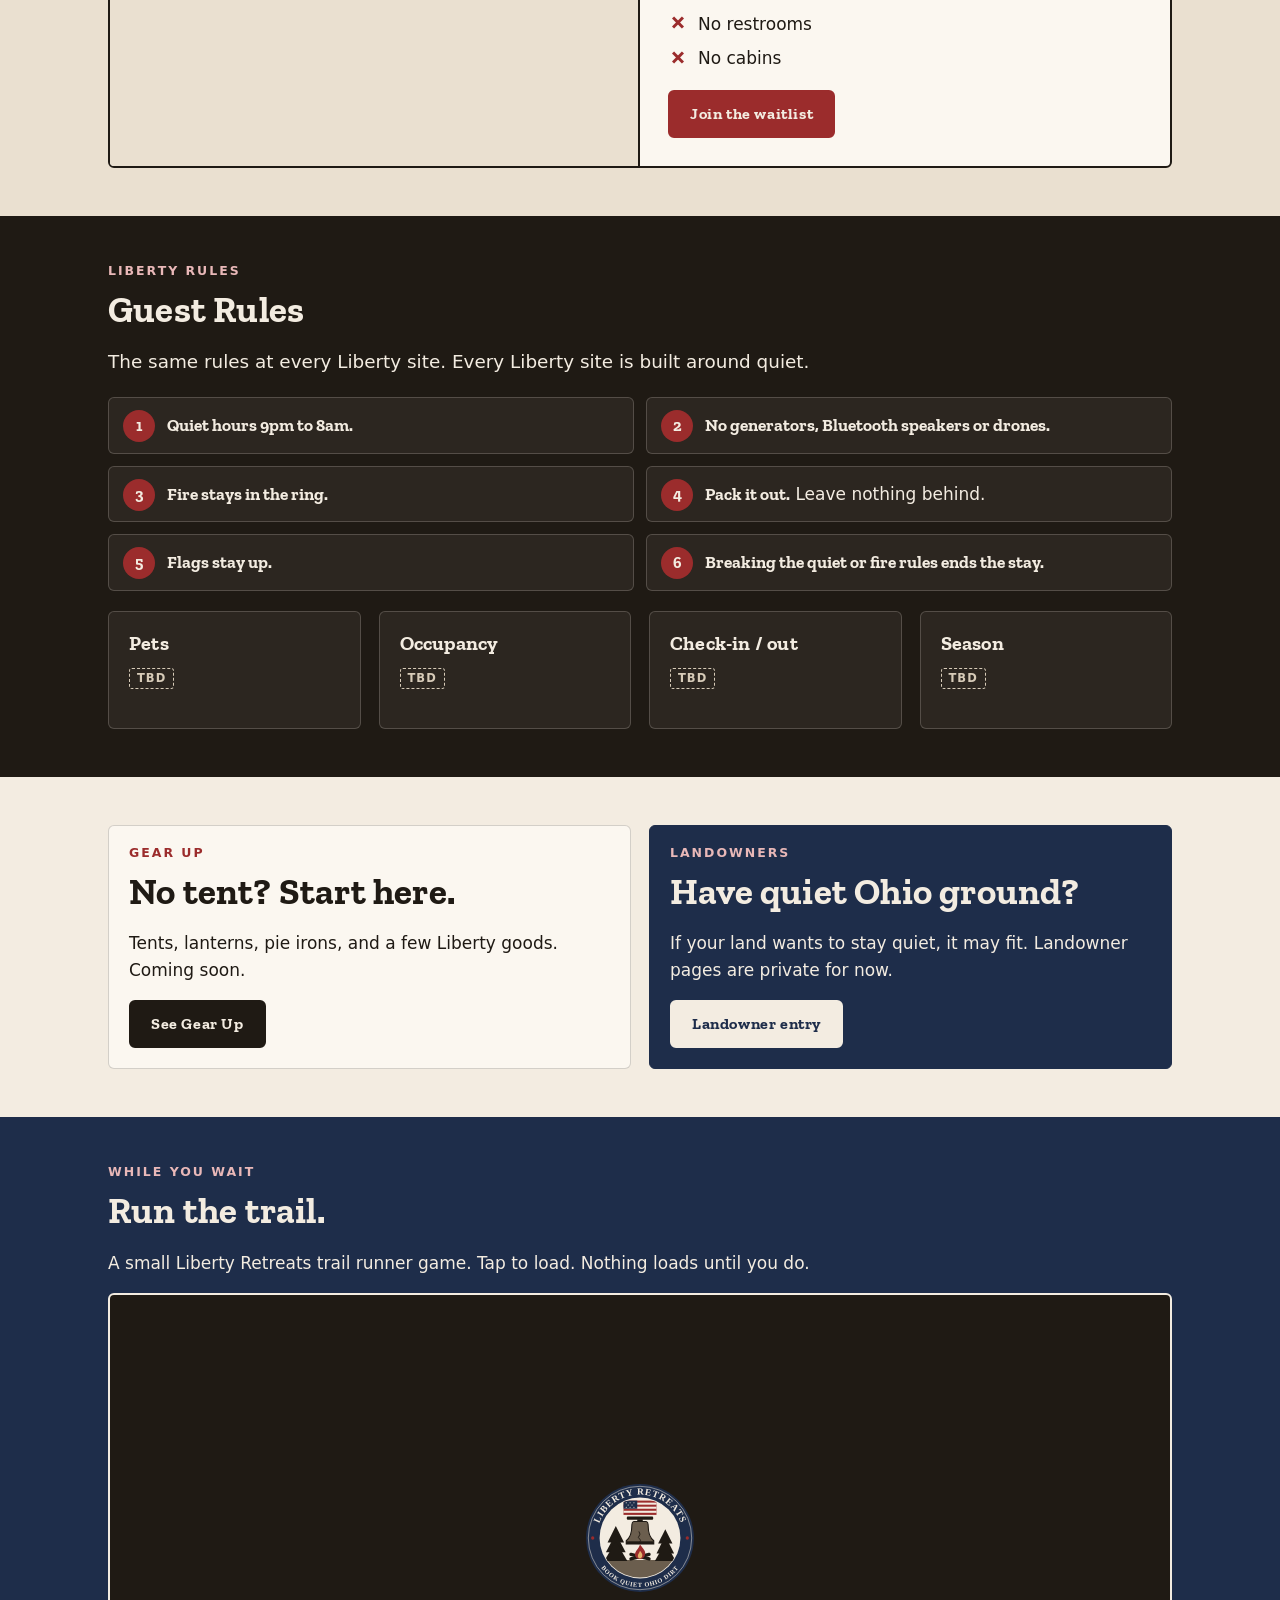
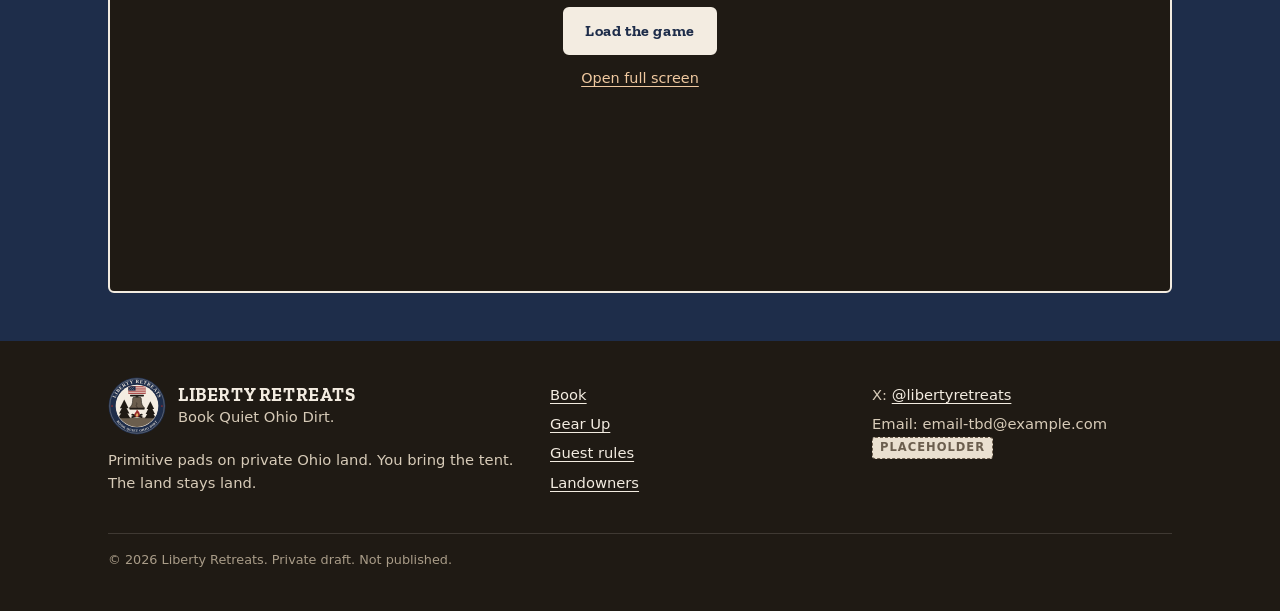
==== commit b4921a1f: "Apply site review: primitive pads only, waitlist + Calendly slot, add-ons, Liberty guest rules, pad " ====
--- a/index.html
+++ b/index.html
@@ -73,7 +73,7 @@
 <g transform="translate(78 234) scale(.5)"><ellipse cx="0" cy="8" rx="60" ry="14" fill="#1F1A14"/><rect x="-60" y="-14" width="120" height="22" fill="#1F1A14"/><ellipse cx="0" cy="-14" rx="60" ry="14" fill="#6B5E4E"/><ellipse cx="0" cy="-14" rx="50" ry="11" fill="#1F1A14"/><path d="M0 -50 c14 16 22 26 16 40 c-4 8 -12 10 -16 10 c-8 0 -18 -4 -18 -14 c0 -14 12 -20 18 -36z" fill="#9B2C2C"/><path d="M0 -26 c6 8 9 12 7 18 c-2 4 -5 5 -7 5 c-4 0 -8 -3 -7 -8 c0 -6 5 -9 7 -15z" fill="#E2B26A"/></g>
 <rect x="320" y="214" width="14" height="30" rx="4" fill="#9B2C2C"/><rect x="323" y="206" width="8" height="9" fill="#1F1A14"/></svg></div>
       <div class="listing-body">
-        <p class="price-tag price-only" hidden><span data-price="night"></span> per site per night</p>
+        <p class="price-tag price-only" hidden>From <span data-price="night"></span>/night</p>
         <h3 style="font-size:1.5rem">Quiet primitive pad, Ohio hardwoods. Bring your tent.</h3>
         <p class="muted">Sample listing. Exact location is shared only after a booking is confirmed.</p>
         <h4>On every pad</h4>
@@ -82,7 +82,6 @@
           <li>Fire ring</li>
           <li>Fire extinguisher</li>
           <li>Emergency radio</li>
-          <li>First aid kit and fire blanket</li>
         </ul>
         <h4>Not here. On purpose.</h4>
         <ul class="nots">
@@ -99,9 +98,17 @@
 
 <section class="section dark" id="rules">
   <div class="wrap">
-    <p class="eyebrow">Camp Host rules</p>
+    <p class="eyebrow">Liberty rules</p>
     <h2>Guest Rules</h2>
-    <p class="lede" style="margin-top:12px">Each site's rules are set, posted, and enforced by its Camp Host. You'll get them before you arrive. Every Liberty site is built around quiet.</p>
+    <p class="lede" style="margin-top:12px">The same rules at every Liberty site. Every Liberty site is built around quiet.</p>
+    <ol class="rules" style="margin-top:20px">
+      <li><strong>Quiet hours 9pm to 8am.</strong></li>
+      <li><strong>No generators, Bluetooth speakers or drones.</strong></li>
+      <li><strong>Fire stays in the ring.</strong></li>
+      <li><strong>Pack it out.</strong> Leave nothing behind.</li>
+      <li><strong>Flags stay up.</strong></li>
+      <li><strong>Breaking the quiet or fire rules ends the stay.</strong></li>
+    </ol>
     <div class="grid four" style="margin-top:20px">
       <div class="card"><h3>Pets</h3><p><span class="tbd">TBD</span></p></div>
       <div class="card"><h3>Occupancy</h3><p><span class="tbd">TBD</span></p></div>
@@ -157,7 +164,7 @@
         <ul>
           <li><a href="book.html">Book</a></li>
           <li><a href="gear.html">Gear Up</a></li>
-          <li><a href="index.html#rules">Camp Host rules</a></li>
+          <li><a href="index.html#rules">Guest rules</a></li>
           <li><a href="hosts.html">Landowners</a></li>
         </ul>
       </div>
--- a/assets/css/site.css
+++ b/assets/css/site.css
@@ -116,7 +116,7 @@
 /* Rules */
 .rules{counter-reset:r;list-style:none;padding:0;display:grid;gap:12px}
 @media (min-width:700px){.rules{grid-template-columns:1fr 1fr}}
-.rules li{counter-increment:r;position:relative;padding:14px 14px 14px 58px;background:rgba(243,236,225,.06);border:1px solid rgba(243,236,225,.2);border-radius:var(--r);margin:0}
+.rules li{color:inherit;counter-increment:r;position:relative;padding:14px 14px 14px 58px;background:rgba(243,236,225,.06);border:1px solid rgba(243,236,225,.2);border-radius:var(--r);margin:0}
 .rules li::before{content:counter(r);position:absolute;left:14px;top:12px;width:32px;height:32px;border-radius:50%;background:var(--brick);color:var(--parch);font:700 1rem/32px var(--slab);text-align:center}
 .rules strong{font-family:var(--slab);font-size:1.08rem}
 .callout{border-left:6px solid var(--brick);background:#FBF7F0;padding:16px 18px;border-radius:0 var(--r) var(--r) 0;margin:20px 0}
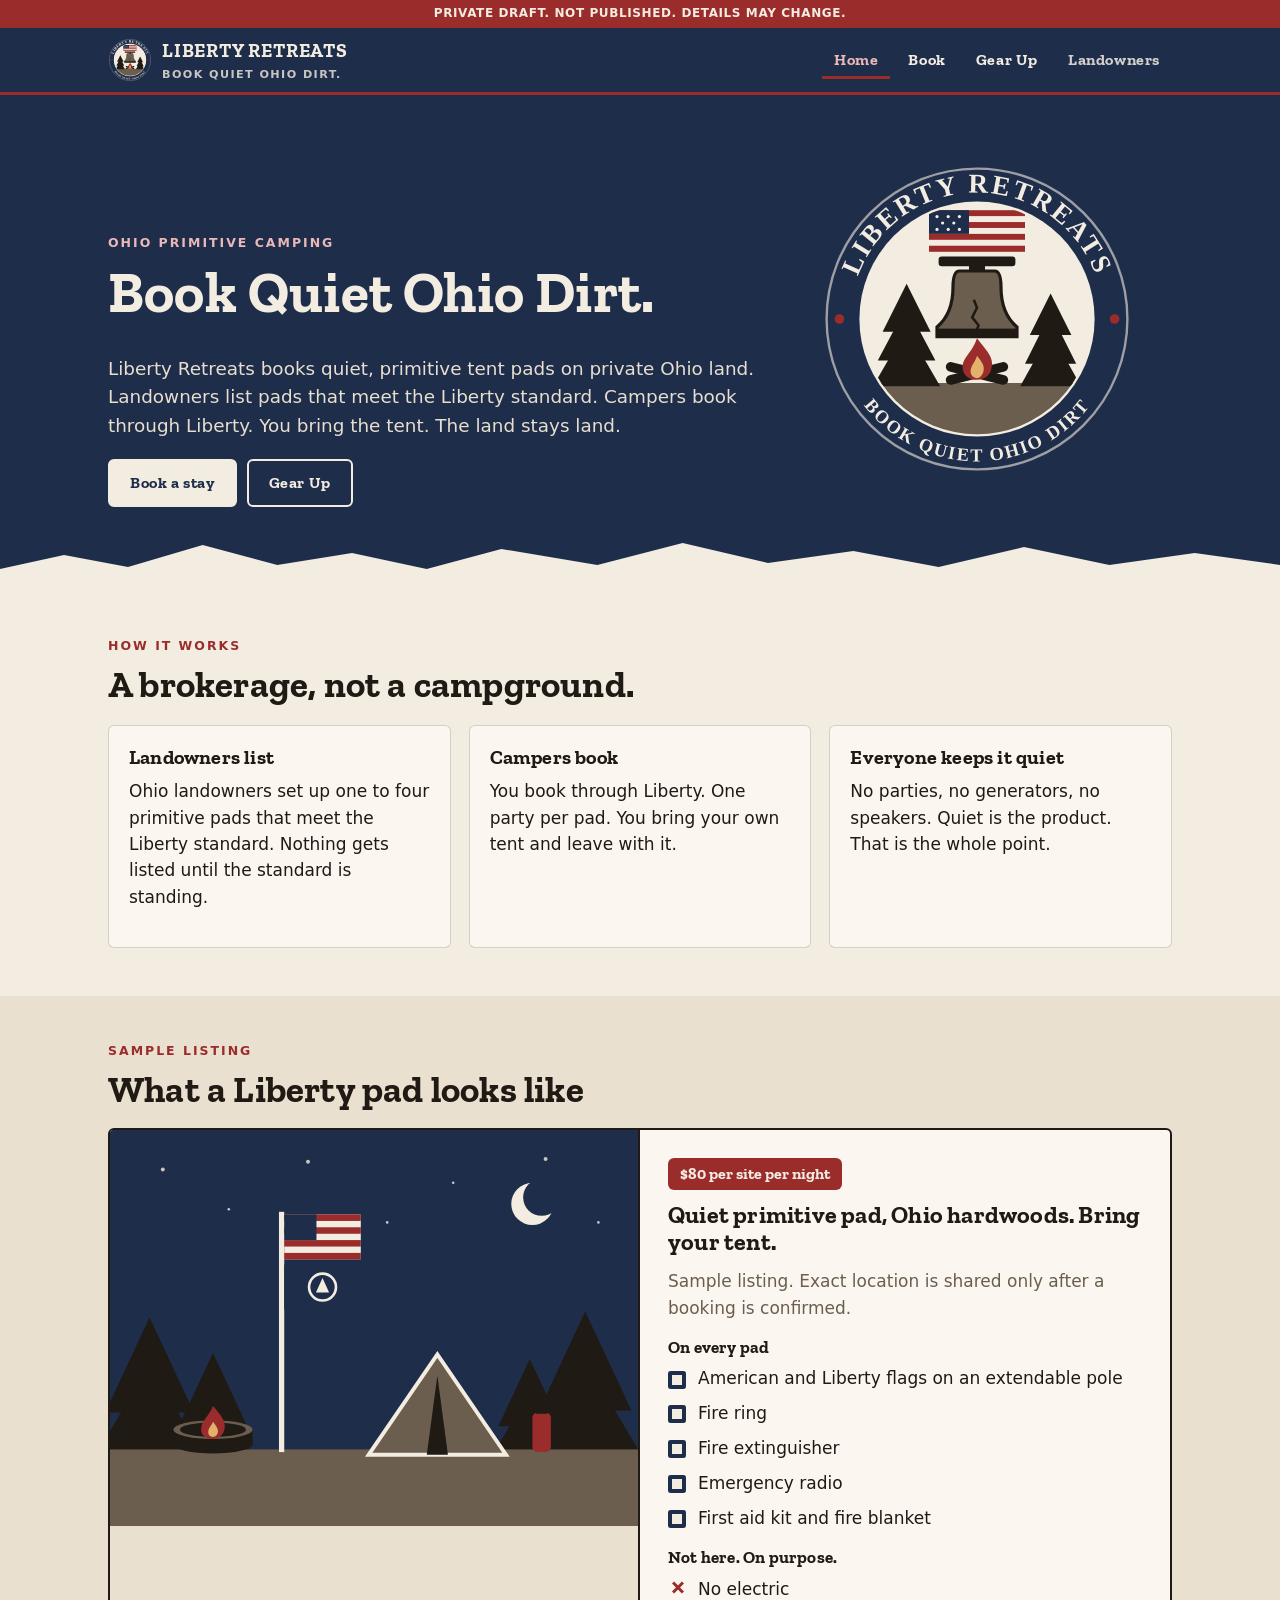
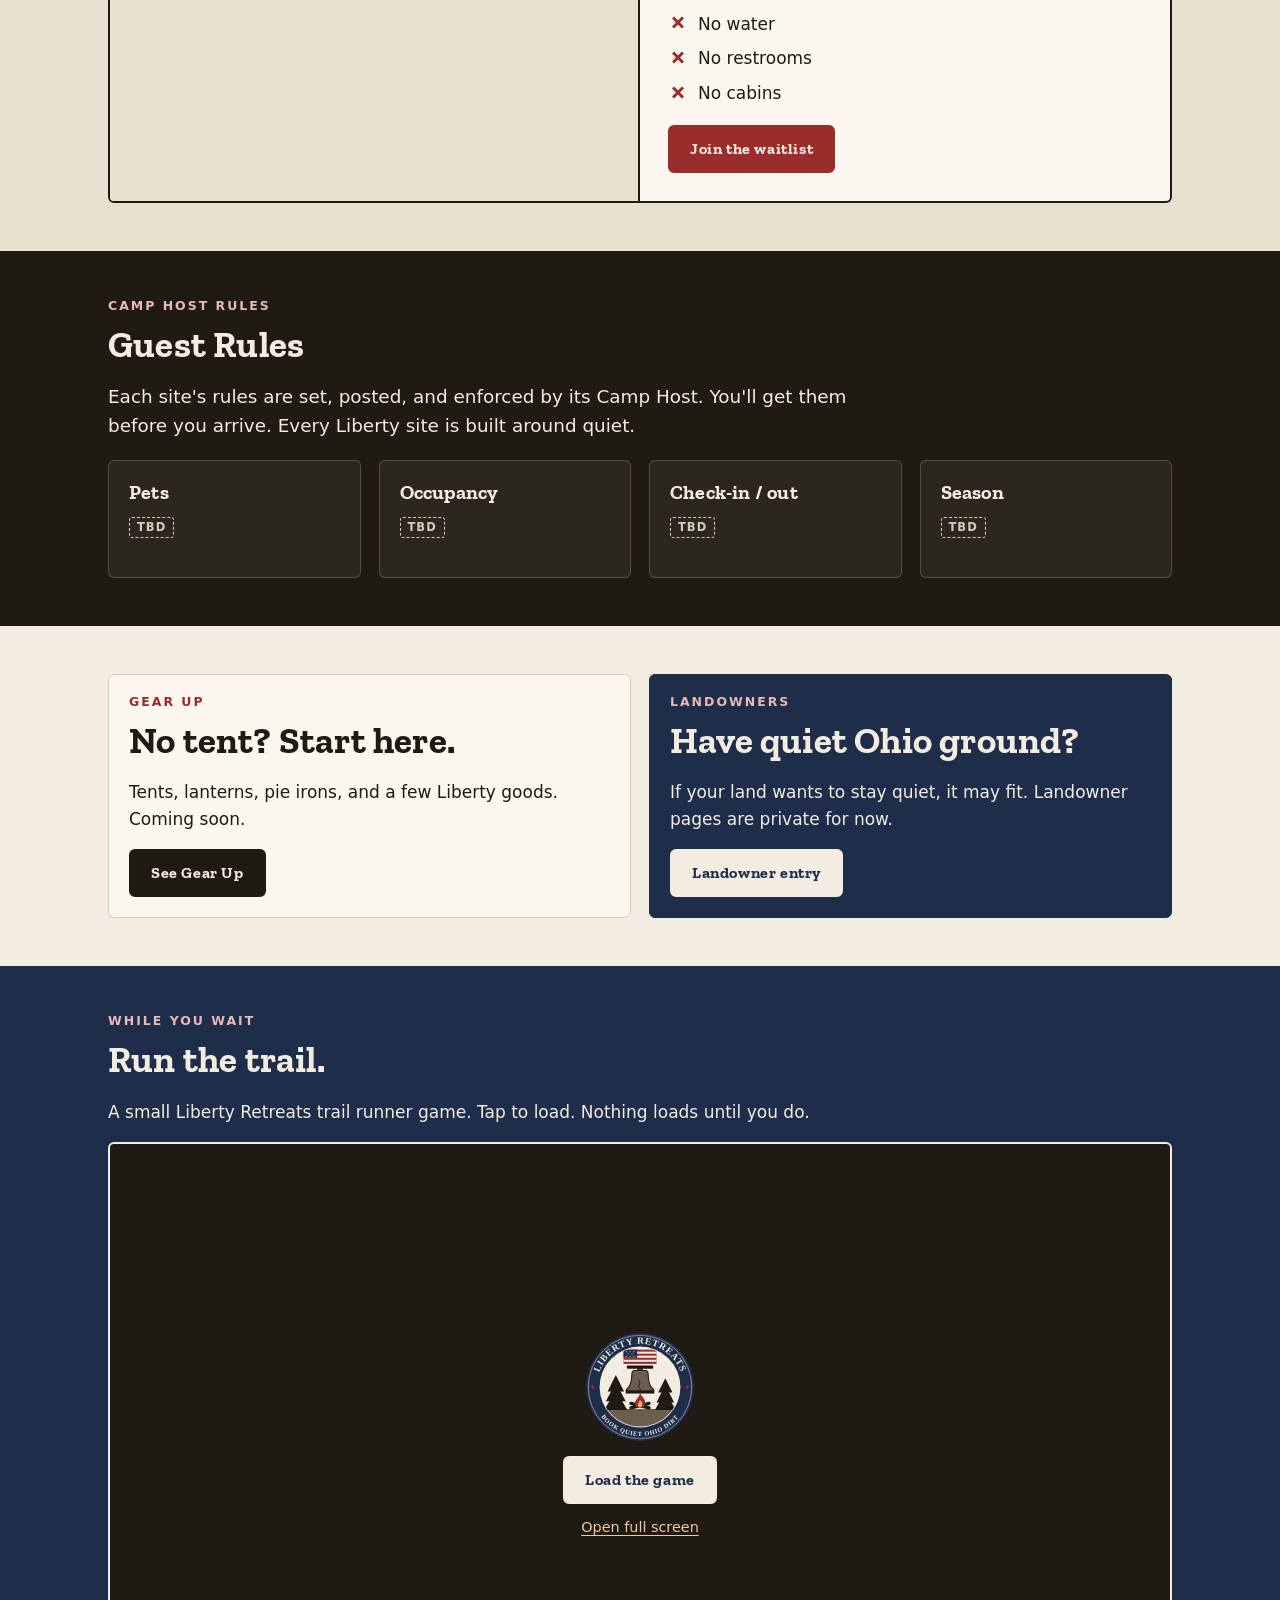
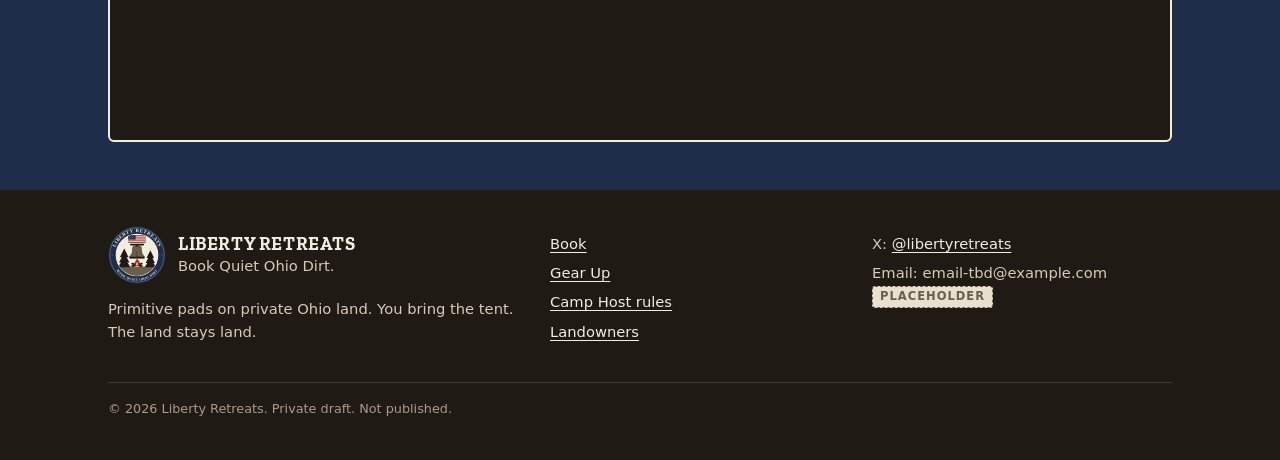
==== commit d92d708a: "Restore 1fc89a7 version (4 sample sites, test booking, per-site pricing) with optional shipping addr" ====
--- a/index.html
+++ b/index.html
@@ -73,7 +73,7 @@
 <g transform="translate(78 234) scale(.5)"><ellipse cx="0" cy="8" rx="60" ry="14" fill="#1F1A14"/><rect x="-60" y="-14" width="120" height="22" fill="#1F1A14"/><ellipse cx="0" cy="-14" rx="60" ry="14" fill="#6B5E4E"/><ellipse cx="0" cy="-14" rx="50" ry="11" fill="#1F1A14"/><path d="M0 -50 c14 16 22 26 16 40 c-4 8 -12 10 -16 10 c-8 0 -18 -4 -18 -14 c0 -14 12 -20 18 -36z" fill="#9B2C2C"/><path d="M0 -26 c6 8 9 12 7 18 c-2 4 -5 5 -7 5 c-4 0 -8 -3 -7 -8 c0 -6 5 -9 7 -15z" fill="#E2B26A"/></g>
 <rect x="320" y="214" width="14" height="30" rx="4" fill="#9B2C2C"/><rect x="323" y="206" width="8" height="9" fill="#1F1A14"/></svg></div>
       <div class="listing-body">
-        <p class="price-tag price-only" hidden>From <span data-price="night"></span>/night</p>
+        <p class="price-tag price-only" hidden><span data-price="night"></span> per site per night</p>
         <h3 style="font-size:1.5rem">Quiet primitive pad, Ohio hardwoods. Bring your tent.</h3>
         <p class="muted">Sample listing. Exact location is shared only after a booking is confirmed.</p>
         <h4>On every pad</h4>
@@ -82,6 +82,7 @@
           <li>Fire ring</li>
           <li>Fire extinguisher</li>
           <li>Emergency radio</li>
+          <li>First aid kit and fire blanket</li>
         </ul>
         <h4>Not here. On purpose.</h4>
         <ul class="nots">
@@ -98,17 +99,9 @@
 
 <section class="section dark" id="rules">
   <div class="wrap">
-    <p class="eyebrow">Liberty rules</p>
+    <p class="eyebrow">Camp Host rules</p>
     <h2>Guest Rules</h2>
-    <p class="lede" style="margin-top:12px">The same rules at every Liberty site. Every Liberty site is built around quiet.</p>
-    <ol class="rules" style="margin-top:20px">
-      <li><strong>Quiet hours 9pm to 8am.</strong></li>
-      <li><strong>No generators, Bluetooth speakers or drones.</strong></li>
-      <li><strong>Fire stays in the ring.</strong></li>
-      <li><strong>Pack it out.</strong> Leave nothing behind.</li>
-      <li><strong>Flags stay up.</strong></li>
-      <li><strong>Breaking the quiet or fire rules ends the stay.</strong></li>
-    </ol>
+    <p class="lede" style="margin-top:12px">Each site's rules are set, posted, and enforced by its Camp Host. You'll get them before you arrive. Every Liberty site is built around quiet.</p>
     <div class="grid four" style="margin-top:20px">
       <div class="card"><h3>Pets</h3><p><span class="tbd">TBD</span></p></div>
       <div class="card"><h3>Occupancy</h3><p><span class="tbd">TBD</span></p></div>
@@ -164,7 +157,7 @@
         <ul>
           <li><a href="book.html">Book</a></li>
           <li><a href="gear.html">Gear Up</a></li>
-          <li><a href="index.html#rules">Guest rules</a></li>
+          <li><a href="index.html#rules">Camp Host rules</a></li>
           <li><a href="hosts.html">Landowners</a></li>
         </ul>
       </div>
--- a/assets/css/site.css
+++ b/assets/css/site.css
@@ -116,7 +116,7 @@
 /* Rules */
 .rules{counter-reset:r;list-style:none;padding:0;display:grid;gap:12px}
 @media (min-width:700px){.rules{grid-template-columns:1fr 1fr}}
-.rules li{color:inherit;counter-increment:r;position:relative;padding:14px 14px 14px 58px;background:rgba(243,236,225,.06);border:1px solid rgba(243,236,225,.2);border-radius:var(--r);margin:0}
+.rules li{counter-increment:r;position:relative;padding:14px 14px 14px 58px;background:rgba(243,236,225,.06);border:1px solid rgba(243,236,225,.2);border-radius:var(--r);margin:0}
 .rules li::before{content:counter(r);position:absolute;left:14px;top:12px;width:32px;height:32px;border-radius:50%;background:var(--brick);color:var(--parch);font:700 1rem/32px var(--slab);text-align:center}
 .rules strong{font-family:var(--slab);font-size:1.08rem}
 .callout{border-left:6px solid var(--brick);background:#FBF7F0;padding:16px 18px;border-radius:0 var(--r) var(--r) 0;margin:20px 0}
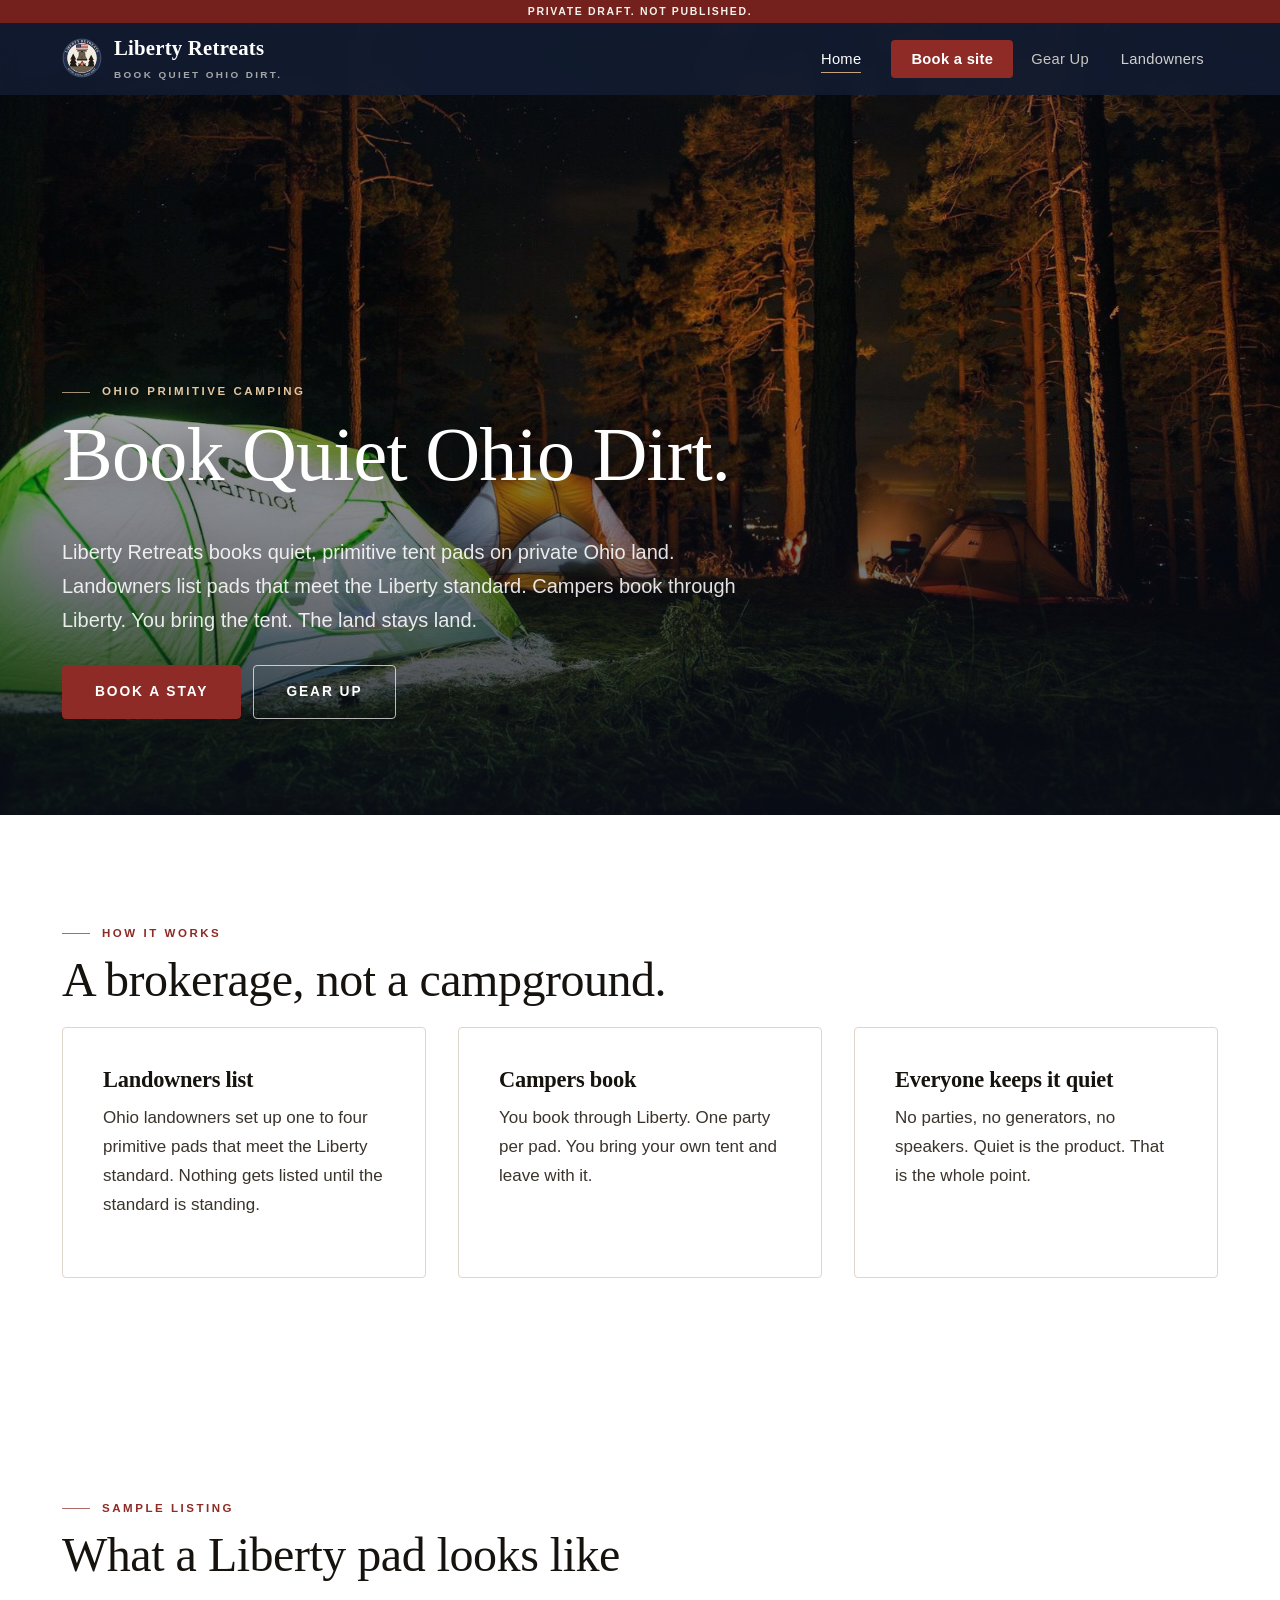
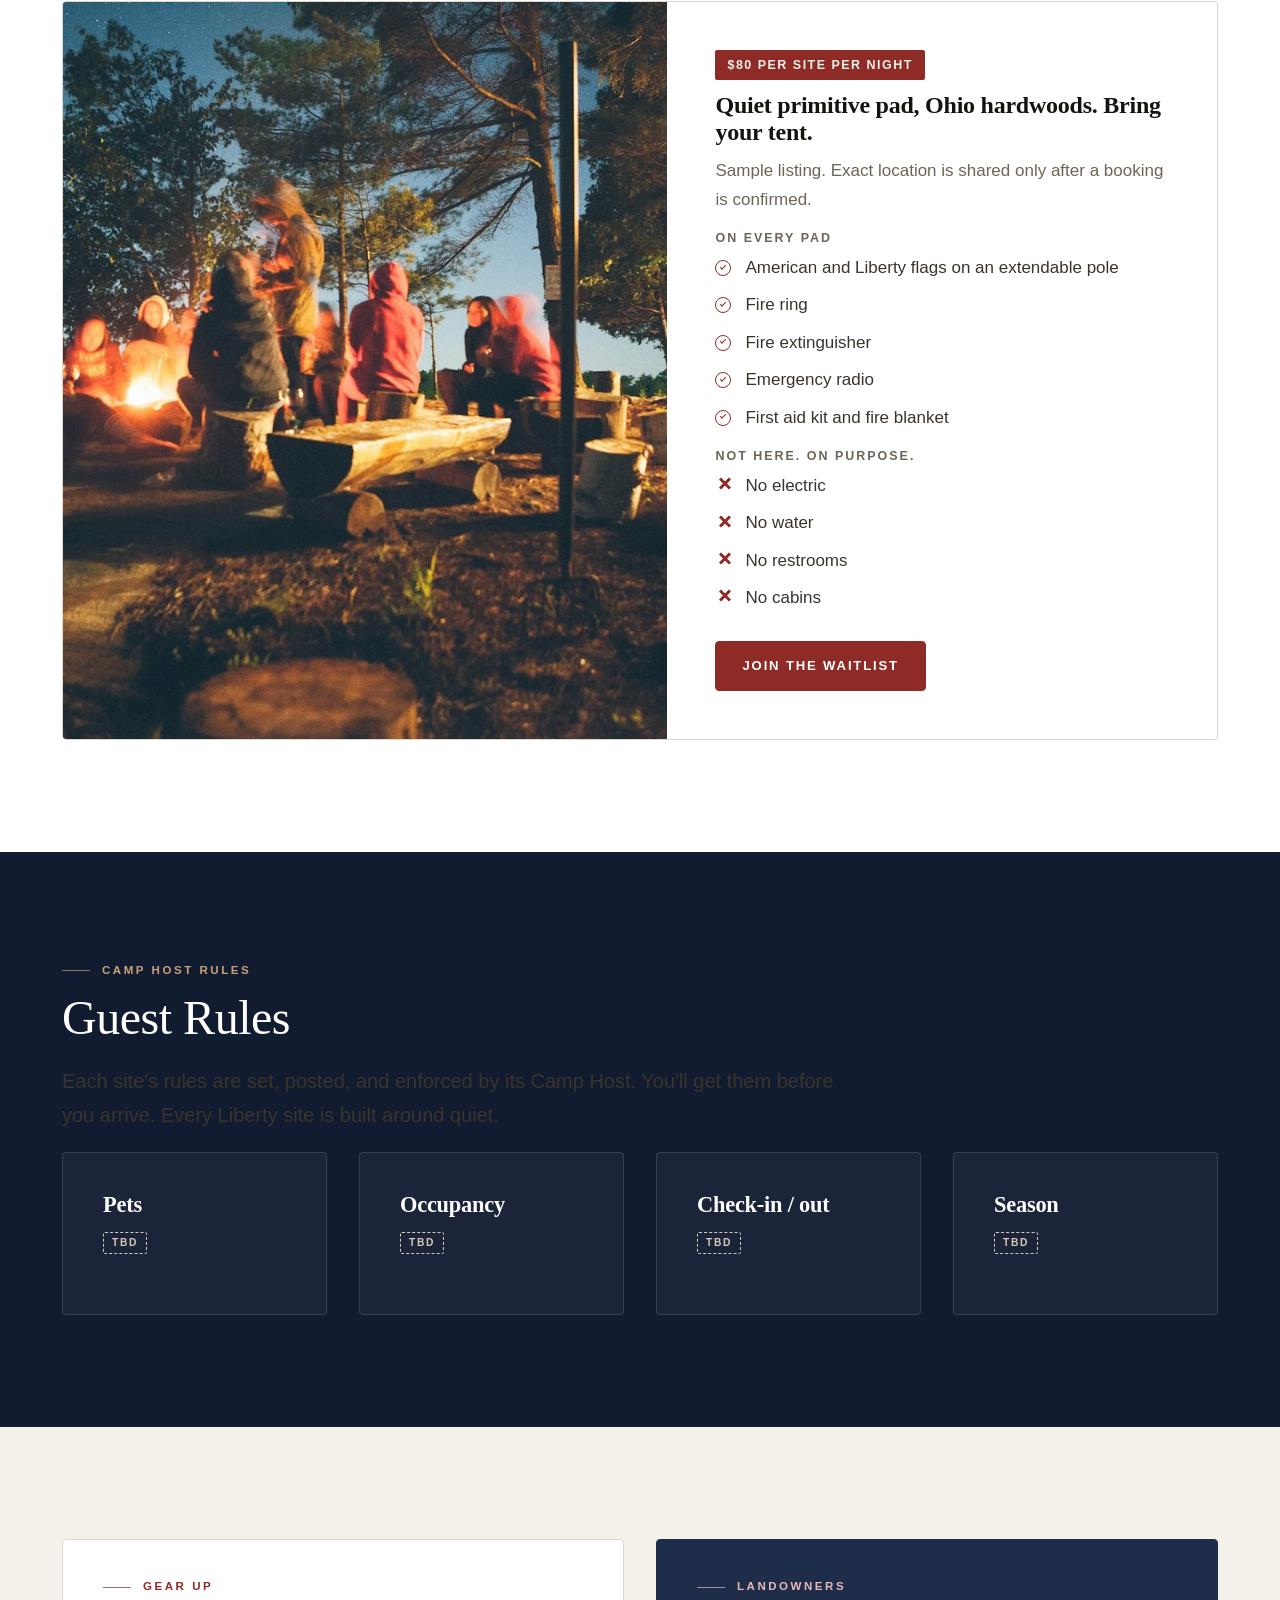
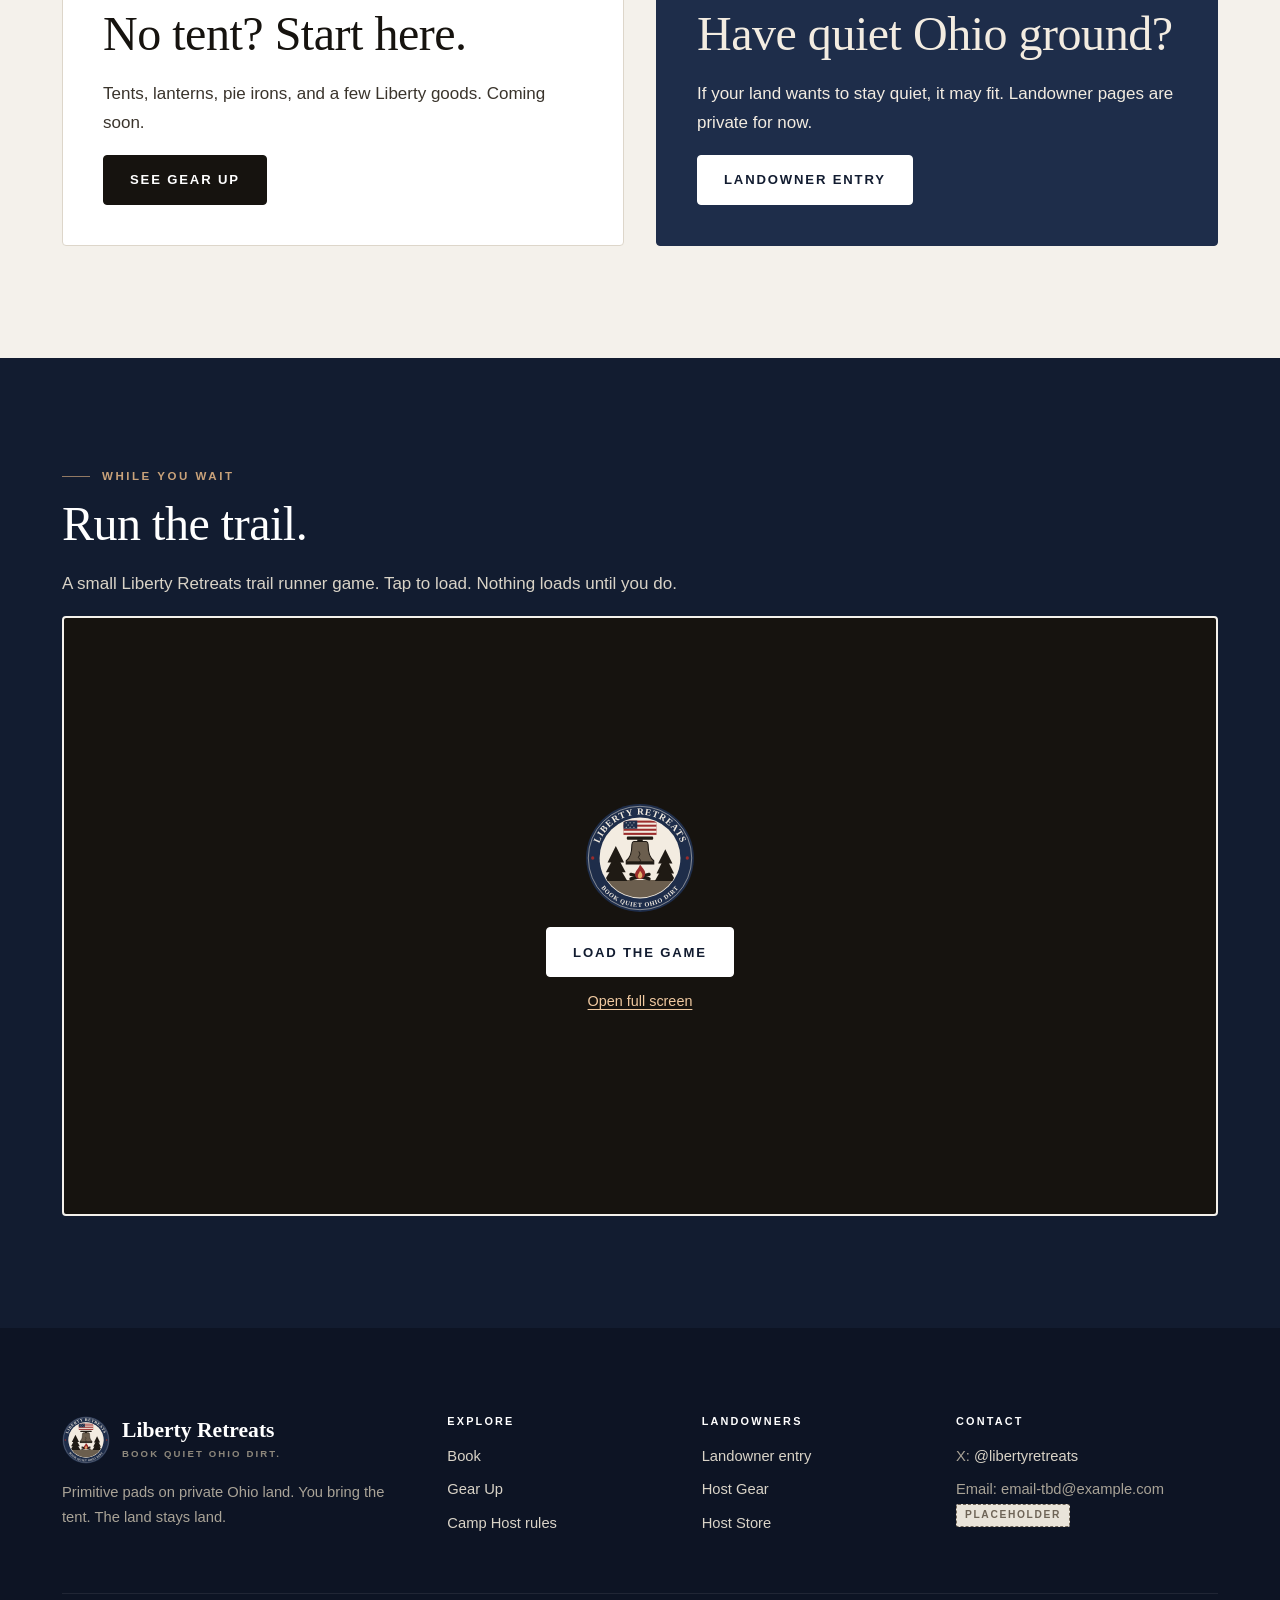
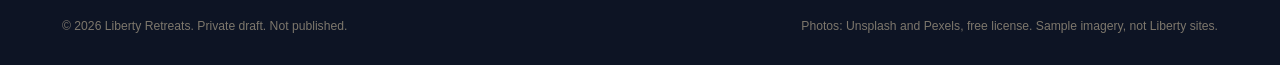
==== commit 6c9d0015: "v7 editorial redesign: real photography, serif/sans type, line icons, photo hero, new header/footer," ====
--- a/index.html
+++ b/index.html
@@ -7,12 +7,12 @@
 <meta name="description" content="Primitive, quiet camping on private Ohio land. Landowners list pads that meet the Liberty standard. Campers book through Liberty.">
 <!-- PRIVATE DRAFT: keep out of search engines until Randall okays launch -->
 <meta name="robots" content="noindex, nofollow">
-<meta name="theme-color" content="#1E2D4A">
+<meta name="theme-color" content="#121C30">
 <meta name="format-detection" content="telephone=no">
 <link rel="icon" type="image/svg+xml" href="assets/img/badge.svg">
 <link rel="apple-touch-icon" href="assets/img/badge.svg">
-<link rel="stylesheet" href="assets/css/site.css">
-<script src="assets/js/config.js"></script>
+<link rel="stylesheet" href="assets/css/site.css?v=7">
+<script src="assets/js/config.js?v=7"></script>
 </head>
 <body data-page="index">
 <a class="skip" href="#main">Skip to content</a>
@@ -24,26 +24,23 @@
     </a>
     <button class="nav-toggle" type="button" aria-expanded="false" aria-controls="site-nav">Menu</button>
     <nav id="site-nav" aria-label="Main">
-      <a href="index.html" aria-current="page">Home</a><a href="book.html">Book</a><a href="gear.html">Gear Up</a><a href="hosts.html" class="nav-land">Landowners</a>
+      <a href="index.html" aria-current="page">Home</a><a href="book.html" class="nav-cta">Book a site</a><a href="gear.html">Gear Up</a><a href="hosts.html" class="nav-land">Landowners</a>
     </nav>
   </div>
 </header>
 
 <main id="main">
-<section class="hero">
-  <div class="wrap hero-grid">
-    <div>
-      <p class="eyebrow">Ohio primitive camping</p>
-      <h1>Book Quiet Ohio Dirt.</h1>
-      <p class="lede">Liberty Retreats books quiet, primitive tent pads on private Ohio land. Landowners list pads that meet the Liberty standard. Campers book through Liberty. You bring the tent. The land stays land.</p>
-      <div class="btn-row">
-        <a class="btn light" href="book.html">Book a stay</a>
-        <a class="btn ghost" style="color:#F3ECE1;border-color:#F3ECE1" href="gear.html">Gear Up</a>
-      </div>
+<section class="hero hero-photo">
+  <img class="hero-bg" src="assets/img/photos/hero-forest-camp.jpg" alt="" width="1600" height="1067">
+  <div class="wrap hero-inner">
+    <p class="eyebrow">Ohio primitive camping</p>
+    <h1>Book Quiet Ohio Dirt.</h1>
+    <p class="lede">Liberty Retreats books quiet, primitive tent pads on private Ohio land. Landowners list pads that meet the Liberty standard. Campers book through Liberty. You bring the tent. The land stays land.</p>
+    <div class="btn-row">
+      <a class="btn brick btn-lg" href="book.html">Book a stay</a>
+      <a class="btn outline-light btn-lg" href="gear.html">Gear Up</a>
     </div>
-    <img class="hero-badge" src="assets/img/badge.svg" alt="Liberty Retreats badge" width="320" height="320">
   </div>
-  <svg class="ridge" viewBox="0 0 1200 56" preserveAspectRatio="none" aria-hidden="true"><path d="M0 56 L0 34 L60 20 L120 32 L190 10 L260 30 L330 18 L400 34 L470 14 L560 30 L640 8 L720 28 L800 16 L880 32 L960 12 L1040 30 L1120 18 L1200 30 L1200 56Z" fill="#F3ECE1"/></svg>
 </section>
 
 <section class="section">
@@ -63,15 +60,7 @@
     <p class="eyebrow">Sample listing</p>
     <h2>What a Liberty pad looks like</h2>
     <article class="listing" style="margin-top:18px">
-      <div class="listing-art"><svg viewBox="0 0 400 300" role="img" aria-label="Primitive pad at night with flags, fire ring, tent and extinguisher (placeholder art)"><rect width="400" height="300" fill="#1E2D4A"/><rect width="400" height="300" fill="#1E2D4A"/>
-<g fill="#F3ECE1" opacity=".8"><circle cx="40" cy="30" r="1.5"/><circle cx="90" cy="60" r="1"/><circle cx="150" cy="24" r="1.5"/><circle cx="260" cy="40" r="1"/><circle cx="330" cy="22" r="1.5"/><circle cx="370" cy="70" r="1"/><circle cx="210" cy="70" r="1"/></g>
-<circle cx="320" cy="56" r="16" fill="#F3ECE1"/><circle cx="327" cy="51" r="14" fill="#1E2D4A"/>
-<polygon points="30,142.0 -3.6000000000000014,214.0 63.6,214.0" fill="#1F1A14"/><polygon points="30,178.0 -13.199999999999996,250 73.19999999999999,250" fill="#1F1A14"/><polygon points="78,169.0 52.8,223.0 103.2,223.0" fill="#1F1A14"/><polygon points="78,196.0 45.6,250 110.4,250" fill="#1F1A14"/><polygon points="360,137.5 325.0,212.5 395.0,212.5" fill="#1F1A14"/><polygon points="360,175.0 315.0,250 405.0,250" fill="#1F1A14"/><polygon points="318,173.5 294.2,224.5 341.8,224.5" fill="#1F1A14"/><polygon points="318,199.0 287.4,250 348.6,250" fill="#1F1A14"/>
-<rect y="242" width="400" height="58" fill="#6B5E4E"/>
-<rect x="128" y="62" width="4" height="182" fill="#F3ECE1"/><rect x="132" y="64" width="58" height="34" fill="#F3ECE1"/><rect x="132" y="64.0" width="58" height="4.9" fill="#9B2C2C"/><rect x="132" y="73.7" width="58" height="4.9" fill="#9B2C2C"/><rect x="132" y="83.4" width="58" height="4.9" fill="#9B2C2C"/><rect x="132" y="93.1" width="58" height="4.9" fill="#9B2C2C"/><rect x="132" y="64" width="24.4" height="19.4" fill="#1E2D4A"/><rect x="132" y="102" width="58" height="34" fill="#1E2D4A"/><circle cx="161.0" cy="119.0" r="10.2" fill="none" stroke="#F3ECE1" stroke-width="2"/><polygon points="161.0,112.2 166.0,123.08 156.0,123.08" fill="#F3ECE1"/>
-<polygon points="196,246 248,170 300,246" fill="#6B5E4E" stroke="#F3ECE1" stroke-width="3"/><polygon points="240,246 248,186 256,246" fill="#1F1A14"/>
-<g transform="translate(78 234) scale(.5)"><ellipse cx="0" cy="8" rx="60" ry="14" fill="#1F1A14"/><rect x="-60" y="-14" width="120" height="22" fill="#1F1A14"/><ellipse cx="0" cy="-14" rx="60" ry="14" fill="#6B5E4E"/><ellipse cx="0" cy="-14" rx="50" ry="11" fill="#1F1A14"/><path d="M0 -50 c14 16 22 26 16 40 c-4 8 -12 10 -16 10 c-8 0 -18 -4 -18 -14 c0 -14 12 -20 18 -36z" fill="#9B2C2C"/><path d="M0 -26 c6 8 9 12 7 18 c-2 4 -5 5 -7 5 c-4 0 -8 -3 -7 -8 c0 -6 5 -9 7 -15z" fill="#E2B26A"/></g>
-<rect x="320" y="214" width="14" height="30" rx="4" fill="#9B2C2C"/><rect x="323" y="206" width="8" height="9" fill="#1F1A14"/></svg></div>
+      <div class="listing-art"><img src="assets/img/photos/campfire.jpg" alt="Campfire at a forest campsite, stock photo" loading="lazy" width="1400" height="933"></div>
       <div class="listing-body">
         <p class="price-tag price-only" hidden><span data-price="night"></span> per site per night</p>
         <h3 style="font-size:1.5rem">Quiet primitive pad, Ohio hardwoods. Bring your tent.</h3>
@@ -146,31 +135,38 @@
 <footer class="site-foot">
   <div class="wrap">
     <div class="foot-grid">
-      <div>
-        <div class="foot-brand">
-          <img src="assets/img/badge.svg" alt="" width="58" height="58">
-          <div><b>LIBERTY RETREATS</b>Book Quiet Ohio Dirt.</div>
-        </div>
-        <p style="margin-top:14px">Primitive pads on private Ohio land. You bring the tent. The land stays land.</p>
+      <div class="foot-about">
+        <a class="foot-brand" href="index.html"><img src="assets/img/badge.svg" alt="" width="48" height="48"><span><b>Liberty Retreats</b><small>Book Quiet Ohio Dirt.</small></span></a>
+        <p>Primitive pads on private Ohio land. You bring the tent. The land stays land.</p>
       </div>
       <div>
+        <h4>Explore</h4>
         <ul>
           <li><a href="book.html">Book</a></li>
           <li><a href="gear.html">Gear Up</a></li>
           <li><a href="index.html#rules">Camp Host rules</a></li>
-          <li><a href="hosts.html">Landowners</a></li>
         </ul>
       </div>
       <div>
+        <h4>Landowners</h4>
+        <ul>
+          <li><a href="hosts.html">Landowner entry</a></li>
+          <li><a href="host-gear.html">Host Gear</a></li>
+          <li><a href="host-store.html">Host Store</a></li>
+        </ul>
+      </div>
+      <div>
+        <h4>Contact</h4>
         <ul>
           <li>X: <a data-x-link href="https://x.com/libertyretreats" target="_blank" rel="noopener">@libertyretreats</a></li>
           <li>Email: <span data-contact-email>Email coming soon</span> <span class="tbd">Placeholder</span></li>
         </ul>
       </div>
     </div>
-    <p class="foot-legal">&copy; <span data-year>2026</span> Liberty Retreats. Private draft. Not published.</p>
+    <div class="foot-legal"><span>&copy; <span data-year>2026</span> Liberty Retreats. Private draft. Not published.</span><span>Photos: Unsplash and Pexels, free license. Sample imagery, not Liberty sites.</span></div>
   </div>
 </footer>
-<script src="assets/js/site.js"></script>
+<script src="assets/js/icons.js?v=7"></script>
+<script src="assets/js/site.js?v=7"></script>
 </body>
 </html>
--- a/assets/css/site.css
+++ b/assets/css/site.css
@@ -244,3 +244,180 @@
 .disclosure{border:2px dashed var(--brick);padding:12px 14px;border-radius:var(--r);background:#FBF7F0;font-size:.95rem}
 .confirm h2,.confirm .price-board span,.confirm .price-board b{color:var(--parch)}
 #cal-section,#checkout-section,#confirm-section,#store-checkout,#store-done,#cart{scroll-margin-top:90px}
+
+/* =====================================================================
+   v7 EDITORIAL REDESIGN. Real photography, system serif + sans,
+   restrained palette, line icons. This layer overrides everything above.
+   ===================================================================== */
+:root{
+  --ink:#16130F;--ink-2:#3A342C;--muted:#6E6457;
+  --navy:#121C30;--navy-2:#1B2843;--brick:#8E2B26;--brick-2:#74211D;
+  --stone:#F4F1EB;--stone-2:#E9E4DA;--paper:#FFFFFF;--line:#DDD6CA;
+  --parch:#F4F1EB;--parch-2:#E9E4DA;--bark:#16130F;--khaki:#6E6457;
+  --serif:"Iowan Old Style","Palatino Linotype",Palatino,"Book Antiqua",Charter,"Bitstream Charter",Georgia,serif;
+  --sans:-apple-system,BlinkMacSystemFont,"Segoe UI",Inter,Roboto,"Helvetica Neue",Arial,sans-serif;
+  --slab:var(--serif);
+  --wrap:1200px;--r:4px;
+}
+body{font:16px/1.7 var(--sans);color:var(--ink-2);background:var(--stone);-webkit-font-smoothing:antialiased}
+@media (min-width:860px){body{font-size:17px}}
+h1,h2,h3,h4{font-family:var(--serif);font-weight:600;color:var(--ink);letter-spacing:-.01em;line-height:1.1}
+h1{font-size:clamp(2.5rem,7vw,4.75rem);font-weight:500}
+h2{font-size:clamp(1.9rem,4.4vw,3rem);font-weight:500;margin-bottom:.4em}
+h3{font-size:clamp(1.2rem,2vw,1.4rem)}
+h4{font-family:var(--sans);font-size:.78rem;letter-spacing:.16em;text-transform:uppercase;font-weight:700;color:var(--muted)}
+.eyebrow{font:700 .72rem/1.2 var(--sans);letter-spacing:.22em;text-transform:uppercase;color:var(--brick);margin:0 0 14px;display:flex;align-items:center;gap:12px;flex-wrap:wrap}
+.eyebrow::before{content:"";width:28px;height:1px;background:currentColor;opacity:.7}
+.lede{font-size:clamp(1.05rem,2vw,1.25rem);color:var(--ink-2);max-width:40em}
+.muted{color:var(--muted)}
+a{color:var(--brick)}
+.wrap{max-width:var(--wrap);padding-left:max(22px,env(safe-area-inset-left));padding-right:max(22px,env(safe-area-inset-right))}
+.section{padding:clamp(56px,9vw,112px) 0;background:var(--stone)}
+.section.tight{padding:clamp(36px,6vw,64px) 0}
+.section.alt{background:var(--paper)}
+.section.dark,.section.navy{background:var(--navy);color:#D9D3C7}
+.section.dark h2,.section.dark h3,.section.navy h2,.section.navy h3{color:#fff}
+.section.dark .eyebrow,.section.navy .eyebrow{color:#C9A27A}
+main>.section:nth-of-type(even):not(.dark):not(.navy):not(.alt){background:var(--paper)}
+
+/* Draft strip: slim, one line */
+.draft-strip{background:var(--brick-2);font:600 10.5px/1 var(--sans);letter-spacing:.16em;padding:6px 10px;white-space:nowrap;overflow:hidden;text-overflow:ellipsis}
+
+/* Header */
+.site-head{position:sticky;top:0;z-index:30;background:rgba(18,28,48,.92);border:0;box-shadow:none;backdrop-filter:blur(10px);-webkit-backdrop-filter:blur(10px);transition:background .25s,box-shadow .25s}
+.site-head.solid{background:var(--navy);box-shadow:0 1px 0 rgba(255,255,255,.06),0 8px 24px rgba(0,0,0,.25)}
+.head-row{min-height:72px}
+.brand{gap:12px}
+.brand img{width:40px;height:40px}
+.brand b{font:600 1.3rem/1 var(--serif);letter-spacing:.01em;text-transform:none;color:#fff}
+.brand small{font:600 .62rem/1.2 var(--sans);letter-spacing:.24em;opacity:.65;margin-top:5px}
+.nav-toggle{border:1px solid rgba(255,255,255,.35);border-radius:2px;font:600 .72rem var(--sans);letter-spacing:.2em;padding:10px 14px}
+#site-nav{background:var(--navy);border:0;padding:8px 22px 18px;box-shadow:0 18px 30px rgba(0,0,0,.3)}
+#site-nav a{font:500 1rem var(--sans);letter-spacing:.02em;color:#E9E4DA;border-bottom:1px solid rgba(255,255,255,.08);padding:14px 0}
+#site-nav a[aria-current="page"]{color:#fff}
+#site-nav a.nav-cta{margin-top:12px;border:0;background:var(--brick);color:#fff;text-align:center;padding:14px;border-radius:var(--r);font-weight:700}
+@media (min-width:860px){
+  #site-nav{padding:0;gap:4px;box-shadow:none;background:none;align-items:center}
+  #site-nav a{border:0;padding:10px 14px;font-size:.92rem;border-radius:0;opacity:.85;position:relative}
+  #site-nav a:hover{background:none;opacity:1}
+  #site-nav a[aria-current="page"]{box-shadow:none;opacity:1}
+  #site-nav a[aria-current="page"]:not(.nav-cta)::after{content:"";position:absolute;left:14px;right:14px;bottom:4px;height:1px;background:#C9A27A}
+  #site-nav a.nav-cta{margin:0 0 0 12px;padding:11px 20px;opacity:1;border-radius:var(--r)}
+  #site-nav a.nav-cta:hover{background:var(--brick-2)}
+}
+
+/* Buttons */
+.btn{border-radius:var(--r);font:700 .82rem/1 var(--sans);letter-spacing:.14em;text-transform:uppercase;padding:16px 26px;min-height:50px;border:1px solid var(--ink);background:var(--ink);color:#fff;box-shadow:none;transition:background .2s,color .2s,border-color .2s}
+.btn:hover{background:var(--brick);border-color:var(--brick);color:#fff;transform:none;box-shadow:none}
+.btn.brick{background:var(--brick);border-color:var(--brick)}
+.btn.brick:hover{background:var(--brick-2);border-color:var(--brick-2)}
+.btn.ghost{background:transparent;color:var(--ink);border-color:var(--ink)}
+.btn.ghost:hover{background:var(--ink);color:#fff}
+.btn.light{background:#fff;color:var(--navy);border-color:#fff}
+.btn.light:hover{background:transparent;color:#fff;border-color:#fff}
+.btn.outline-light{background:transparent;color:#fff;border-color:rgba(255,255,255,.7)}
+.btn.outline-light:hover{background:#fff;color:var(--navy)}
+.btn-lg{padding:19px 32px;font-size:.86rem}
+.btn[disabled],.btn.soon{background:transparent;color:var(--muted);border:1px dashed #B9AF9F}
+.btn-row{gap:12px;margin-top:28px}
+
+/* Home hero: full-bleed photo with dark overlay */
+.hero.hero-photo{position:relative;min-height:min(88vh,820px);display:flex;align-items:flex-end;padding:0;background:var(--navy);overflow:hidden;margin-top:-72px}
+.hero-bg{position:absolute;inset:0;width:100%;height:100%;object-fit:cover;max-width:none}
+.hero.hero-photo::before{content:"";position:absolute;inset:0;z-index:1;background:linear-gradient(180deg,rgba(10,14,24,.55) 0%,rgba(10,14,24,.25) 35%,rgba(10,14,24,.85) 100%)}
+.hero-inner{position:relative;z-index:2;padding-top:140px;padding-bottom:clamp(48px,9vw,96px);width:100%}
+.hero-photo h1{color:#fff;max-width:12em;text-shadow:0 2px 30px rgba(0,0,0,.35)}
+.hero-photo .lede{color:rgba(255,255,255,.88);max-width:36em}
+.hero-photo .eyebrow{color:#E2C7A3}
+@media (max-width:859px) and (orientation:landscape){.hero.hero-photo{min-height:100vh}.hero-inner{padding-top:110px}}
+
+/* Page heads on inner pages: photo band */
+.page-head{position:relative;background:var(--navy) url("../img/photos/tent-sunset.jpg") center/cover no-repeat;border:0;padding:clamp(72px,12vw,140px) 0 clamp(44px,7vw,80px);overflow:hidden}
+.page-head::before{content:"";position:absolute;inset:0;background:linear-gradient(180deg,rgba(10,14,24,.72),rgba(10,14,24,.86))}
+.page-head .wrap{position:relative}
+.page-head h1{color:#fff;font-size:clamp(2.2rem,6vw,4rem)}
+.page-head p{color:rgba(255,255,255,.85);font-size:1.08rem}
+.page-head .eyebrow{color:#E2C7A3!important}
+body[data-page="gear"] .page-head{background-image:url("../img/photos/campfire.jpg")}
+body[data-page="hosts"] .page-head,body[data-page="host-gear"] .page-head,body[data-page="host-store"] .page-head{background-image:url("../img/photos/flag.jpg")}
+body[data-page="book"] .page-head{background-image:url("../img/photos/site-primitive.jpg")}
+
+/* Cards */
+.card{background:var(--paper);border:1px solid var(--line);border-radius:var(--r);padding:clamp(24px,3.4vw,40px);box-shadow:none}
+.section.alt .card{background:var(--stone)}
+.dark .card,.navy .card{background:rgba(255,255,255,.04);border-color:rgba(255,255,255,.12);color:#D9D3C7}
+.grid,.products,.sites{gap:clamp(18px,2.6vw,32px)}
+.price-card{border-top:3px solid var(--brick)}
+.price-board li{border-bottom:1px solid var(--line);padding:14px 0}
+.price-board b{font:500 1.9rem var(--serif);color:var(--ink)}
+.tag,.tbd{border-radius:2px;font:700 .64rem/1 var(--sans);letter-spacing:.16em;padding:5px 8px}
+.tag{color:var(--ink-2);border:1px solid var(--line)}
+.test-flag{border-radius:2px;font:700 .68rem/1 var(--sans);letter-spacing:.16em;background:var(--brick)}
+
+/* Icon row */
+.icon-row{list-style:none;padding:0;margin:8px 0 18px;display:grid;grid-template-columns:repeat(2,1fr);gap:1px;background:var(--line);border:1px solid var(--line)}
+@media (min-width:1000px){.icon-row{grid-template-columns:repeat(4,1fr)}}
+.icon-row li{margin:0;background:var(--paper);padding:20px 12px;display:flex;flex-direction:column;align-items:center;gap:10px;text-align:center;font:600 .82rem var(--sans);letter-spacing:.04em;color:var(--ink)}
+.line-icon{width:40px;height:40px;color:var(--brick)}
+
+/* Site cards (photos) */
+.site-card,.product,.listing{background:var(--paper);border:1px solid var(--line);border-radius:var(--r);box-shadow:none;overflow:hidden;transition:border-color .2s,box-shadow .2s}
+.site-card:hover,.product:hover{box-shadow:0 18px 40px rgba(18,28,48,.12);transform:none;border-color:#CFC6B7}
+.site-card .art{aspect-ratio:4/3;border:0;overflow:hidden;background:var(--stone-2)}
+.site-card .art img{width:100%;height:100%;object-fit:cover;transition:transform .6s}
+.site-card:hover .art img{transform:scale(1.03)}
+.site-card .body{padding:24px}
+.site-card .body h3{font-size:1.5rem;margin-top:12px!important}
+.site-card.active{outline:none;border-color:var(--brick);box-shadow:0 0 0 2px var(--brick)}
+.product .art{aspect-ratio:16/10;background:var(--stone);border-bottom:1px solid var(--line);color:var(--ink-2)}
+.product .art .line-icon{width:64px;height:64px;color:var(--ink-2)}
+.product .body{padding:22px 24px 24px}
+.listing-art{border:0}
+.listing-art img{width:100%;height:100%;object-fit:cover;aspect-ratio:3/2}
+@media (min-width:860px){.listing{grid-template-columns:1.1fr 1fr}.listing-art img{aspect-ratio:auto;min-height:100%}}
+.listing-body{padding:clamp(24px,4vw,48px)}
+.price-tag{border-radius:2px;font:700 .78rem var(--sans);letter-spacing:.12em;text-transform:uppercase;background:var(--brick)}
+
+/* Lists, rules */
+.checks li::before{width:16px;height:16px;border-radius:50%;background:none;box-shadow:none;border:1px solid var(--brick);top:.35em}
+.checks li::after{content:"";position:absolute;left:5px;top:.62em;width:6px;height:3px;border-left:1.5px solid var(--brick);border-bottom:1.5px solid var(--brick);transform:rotate(-45deg)}
+.rules li{border-radius:var(--r)}
+
+/* Forms, calendar, cart */
+.form{background:var(--paper);border:1px solid var(--line);border-radius:var(--r);padding:clamp(22px,3.4vw,40px);box-shadow:none}
+input[type=text],input[type=email],input[type=tel],input[type=number],input[type=password],select,textarea{border:1px solid #CFC6B7;border-radius:var(--r)}
+input:focus,select:focus,textarea:focus{border-color:var(--navy);box-shadow:0 0 0 3px rgba(18,28,48,.12);outline:none}
+.cal-wrap,.cart,.disclosure{background:var(--paper);border:1px solid var(--line);border-radius:var(--r);box-shadow:none}
+.cal-wrap{padding:clamp(18px,3vw,36px)}
+.cal-head button,.qty button{border:1px solid var(--line);border-radius:var(--r);background:var(--paper)}
+.cal-grid button{border-radius:2px;border-color:#E5DFD4;font-family:var(--sans)}
+.cal-grid button.sel{background:var(--navy);border-color:var(--navy)}
+.cal-grid button.inrange{background:#DCE2EC}
+.disclosure{border-left:3px solid var(--brick);padding:16px 20px}
+.confirm{background:var(--navy);border-radius:var(--r);box-shadow:none;border:0;padding:clamp(24px,4vw,44px)}
+.confirm h2,.confirm h3{color:#fff}
+
+/* Host bar: one line on phones */
+.host-bar{background:#2A241D;padding:8px 0;font:600 .78rem var(--sans)}
+.host-bar .wrap{flex-wrap:nowrap;gap:10px}
+.host-bar-label{letter-spacing:.14em;text-transform:uppercase;font-size:.66rem;opacity:.7;white-space:nowrap}
+.host-bar-links{display:flex;align-items:center;gap:14px;white-space:nowrap}
+.host-bar-links a{color:#F4F1EB!important;text-decoration:none;opacity:.85}
+.host-bar-links a:hover{opacity:1;text-decoration:underline}
+.host-bar button{border-radius:2px;padding:5px 10px;min-height:32px;font-size:.72rem;letter-spacing:.1em;text-transform:uppercase}
+@media (max-width:520px){.host-bar-label{display:none}.host-bar .wrap{justify-content:center}.host-bar-links{gap:12px;font-size:.76rem}}
+
+/* Footer */
+.site-foot{background:#0D1424;color:#A9A397;padding:clamp(56px,8vw,88px) 0 calc(28px + env(safe-area-inset-bottom));font-size:.92rem}
+.foot-grid{gap:36px}
+@media (min-width:700px){.foot-grid{grid-template-columns:1.6fr 1fr 1fr 1.2fr}}
+.foot-brand{display:flex;gap:12px;align-items:center;text-decoration:none;margin-bottom:16px}
+.foot-brand img{width:48px;height:48px}
+.foot-brand b{font:600 1.35rem/1 var(--serif);color:#fff;display:block;letter-spacing:0}
+.foot-brand small{display:block;font:600 .6rem var(--sans);letter-spacing:.22em;text-transform:uppercase;color:#8E887C;margin-top:6px}
+.site-foot h4{color:#fff;font-size:.68rem;letter-spacing:.2em;margin:0 0 16px}
+.site-foot a{color:#D9D3C7;text-decoration:none}
+.site-foot a:hover{color:#fff;text-decoration:underline}
+.site-foot li{margin:.6em 0}
+.foot-legal{display:flex;flex-wrap:wrap;justify-content:space-between;gap:8px 24px;border-top:1px solid rgba(255,255,255,.08);margin-top:48px;padding-top:22px;font-size:.76rem;color:#7D776C}
+.btn{white-space:nowrap}@media (max-width:420px){.btn-lg{padding:18px 18px;letter-spacing:.1em}}
